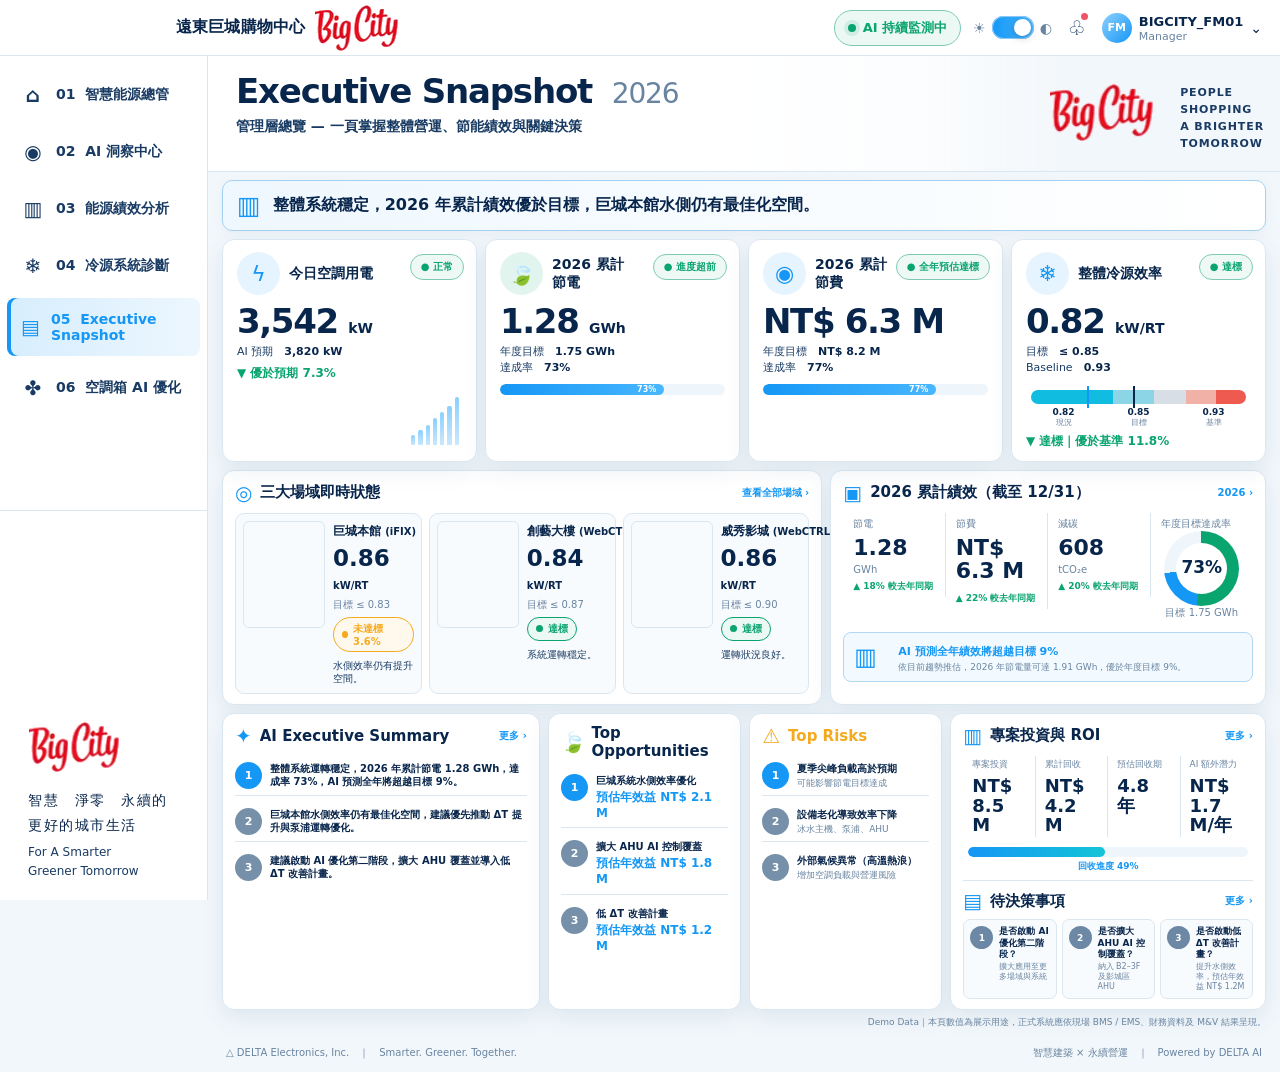
==== executive.html @ f3117a74 "Add direct mobile-friendly Executive Snapshot entry page" ====
<!doctype html>
<html lang="zh-Hant">
<head>
  <meta charset="utf-8">
  <meta name="viewport" content="width=device-width,initial-scale=1,viewport-fit=cover">
  <meta name="theme-color" content="#f4f9fd">
  <meta name="apple-mobile-web-app-capable" content="yes">
  <meta name="apple-mobile-web-app-status-bar-style" content="default">
  <title>Executive Snapshot 2026｜遠東巨城 × 台達能源</title>
  <link rel="stylesheet" href="styles.css">
  <link rel="stylesheet" href="readability.css">
  <link rel="stylesheet" href="ahu.css">
  <link rel="stylesheet" href="chart-qa.css">
  <link rel="stylesheet" href="ui-fixes.css">
  <link rel="stylesheet" href="executive-snapshot.css">
</head>
<body class="theme-light">
  <div class="shell">
    <header class="global-header">
      <div class="brand-snapshot brand-snapshot-top" aria-label="DELTA Energy × 遠東巨城購物中心 Big City"><span class="brand-mall">遠東巨城購物中心</span><span class="bigcity-mark" aria-hidden="true"></span></div>
      <div class="global-actions">
        <span class="status-pill online"><i></i>AI 持續監測中</span>
        <span class="advisory-label">Advisory Mode <b>｜ AI 建議模式</b></span>
        <button id="themeToggle" class="theme-switch" type="button" aria-label="切換深淺色模式"><span class="sun">☀</span><i></i><span class="moon">◐</span></button>
        <button class="icon-btn" type="button" aria-label="通知">♧<span class="notify-dot"></span></button>
        <div class="account"><span class="avatar">FM</span><span><b>BIGCITY_FM01</b><small>Manager</small></span><span class="chev">⌄</span></div>
      </div>
    </header>
    <aside class="sidebar">
      <nav id="mainNav" class="nav-list">
        <button class="nav-item" data-page="home"><span class="nav-ico">⌂</span><span>01&nbsp;&nbsp;智慧能源總管</span></button>
        <button class="nav-item" data-page="insights"><span class="nav-ico">◉</span><span>02&nbsp;&nbsp;AI 洞察中心</span></button>
        <button class="nav-item" data-page="performance"><span class="nav-ico">▥</span><span>03&nbsp;&nbsp;能源績效分析</span></button>
        <button class="nav-item" data-page="plant"><span class="nav-ico">❄</span><span>04&nbsp;&nbsp;冷源系統診斷</span></button>
        <button class="nav-item active" data-page="executive"><span class="nav-ico">▤</span><span>05&nbsp;&nbsp;Executive Snapshot</span></button>
        <button class="nav-item" data-page="ahu-overview"><span class="nav-ico">✤</span><span>06&nbsp;&nbsp;空調箱 AI 優化</span></button>
      </nav>
      <div class="side-visual"><div class="side-photo"></div><div class="side-copy"><span class="bigcity-mark side-bigcity-logo" aria-hidden="true"></span><p>智慧　淨零　永續的<br>更好的城市生活</p><small>For A Smarter<br>Greener Tomorrow</small></div></div>
    </aside>
    <main class="workspace"><div id="pageRoot"></div><footer class="footer"><span>△ DELTA Electronics, Inc.　｜　Smarter. Greener. Together.</span><span>智慧建築 × 永續營運　｜　Powered by DELTA AI</span></footer></main>
  </div>
  <script src="core.js"></script>
  <script>state.page='executive';</script>
  <script src="analytics.js"></script>
  <script src="executive.js"></script>
  <script src="ahu.js"></script>
  <script src="chart-qa.js"></script>
  <script src="ui-fixes.js"></script>
</body>
</html>
---- styles.css ----
:root {
  --bg:#f2f7fb; --surface:#fff; --surface2:#f8fbfe; --surface3:#eef6fc;
  --ink:#08254b; --text:#193b63; --muted:#6984a0; --line:#dbe7f0;
  --blue:#1597f5; --blue2:#49b7ff; --cyan:#14c4d7; --teal:#16b98b;
  --green:#0aa46f; --red:#ef5466; --amber:#f5aa1e; --purple:#6857e8;
  --shadow:0 8px 24px rgba(26,78,120,.09); --radius:14px;
  --brand-top:none; --brand-side:none;
  --side-photo:url("https://www.atanews.net/doc_files/180623000548703.jpg"); --banner:url("https://www.atanews.net/doc_files/180623000548703.jpg");
  --site-main:url("https://www.atanews.net/doc_files/180623000548703.jpg");
  --site-creative:url("https://commons.wikimedia.org/wiki/Special:FilePath/Big%20City%20shopping%20mall%20%E5%89%B5%E8%97%9D%E5%A4%A7%E6%A8%93%202022-08-25.jpg?width=600");
  --site-cinema:url("https://static.wixstatic.com/media/6ce078_03af9db9b8be45f3b68a0ea596e53e36~mv2.jpg/v1/fill/w_980,h_585,al_c,q_85,enc_auto/6ce078_03af9db9b8be45f3b68a0ea596e53e36~mv2.jpg");
}
body.theme-dark {
  --bg:#06131f; --surface:#0b1b2c; --surface2:#10243a; --surface3:#102c45;
  --ink:#eef7ff; --text:#d8e7f6; --muted:#8fa9c0; --line:#24415c;
  --blue:#4faaff; --blue2:#79c7ff; --cyan:#29d3df; --teal:#43d1ad;
  --green:#54df9f; --red:#ff7882; --amber:#f3c45e; --purple:#b09cff;
  --shadow:0 12px 30px rgba(0,0,0,.22);
  --brand-top:none; --brand-side:none;
  --side-photo:url("https://img.kakayang.com/modeist76/1352b97/20562724/1248076147_z.jpg"); --banner:url("https://img.kakayang.com/modeist76/1352b97/20562724/1248076147_z.jpg");
}
*{box-sizing:border-box}
html,body{margin:0;min-height:100%;font-family:Inter,"Noto Sans TC","PingFang TC","Microsoft JhengHei",system-ui,sans-serif;background:var(--bg);color:var(--text)}
button,select,input{font:inherit}
button{cursor:pointer}
.shell{min-height:100vh;display:grid;grid-template-columns:208px 1fr;grid-template-rows:56px auto}
.global-header{grid-column:1/3;position:sticky;top:0;z-index:30;height:56px;background:color-mix(in srgb,var(--surface) 94%,transparent);backdrop-filter:blur(18px);border-bottom:1px solid var(--line);display:flex;align-items:center;justify-content:space-between;padding:0 18px 0 24px}
.brand-snapshot{position:relative;display:flex;align-items:center;min-width:0;background:none!important}
.brand-snapshot-top{width:500px;height:52px;max-width:42vw;padding-left:152px}
.global-actions{display:flex;align-items:center;gap:12px;white-space:nowrap;font-size:12px}
.status-pill{display:inline-flex;align-items:center;gap:7px;padding:7px 12px;border:1px solid color-mix(in srgb,var(--green) 45%,var(--line));border-radius:99px;color:var(--green);background:color-mix(in srgb,var(--green) 8%,var(--surface));font-weight:750}
.status-pill i{width:8px;height:8px;border-radius:50%;background:var(--green);box-shadow:0 0 0 4px color-mix(in srgb,var(--green) 12%,transparent)}
.advisory-label{color:var(--muted)} .advisory-label b{color:var(--text);font-weight:600}
.theme-switch{border:0;background:transparent;display:flex;align-items:center;gap:6px;color:var(--muted);padding:0}
.theme-switch i{display:block;width:42px;height:23px;border-radius:99px;background:linear-gradient(90deg,var(--blue),var(--blue2));position:relative;box-shadow:inset 0 0 0 1px color-mix(in srgb,var(--blue) 50%,#fff)}
.theme-switch i:after{content:"";position:absolute;top:3px;right:3px;width:17px;height:17px;border-radius:50%;background:#fff;box-shadow:0 2px 8px rgba(0,0,0,.22);transition:.2s}
body.theme-dark .theme-switch i:after{right:22px}
.icon-btn{position:relative;border:0;background:transparent;color:var(--text);font-size:20px;padding:4px}
.notify-dot{position:absolute;right:2px;top:1px;width:7px;height:7px;border-radius:50%;background:var(--red)}
.account{display:flex;align-items:center;gap:7px;color:var(--ink)}
.account small{display:block;color:var(--muted);font-size:9px;margin-top:1px}
.avatar{width:30px;height:30px;border-radius:50%;display:grid;place-items:center;background:linear-gradient(135deg,#8dd0ff,var(--blue));color:#fff;font-size:10px;font-weight:900}
.sidebar{grid-column:1;grid-row:2;position:sticky;top:56px;height:calc(100vh - 56px);background:var(--surface);border-right:1px solid var(--line);overflow:hidden;display:flex;flex-direction:column}
.side-brand{padding:10px 14px 8px} .brand-snapshot-side{width:178px;height:76px;background-image:var(--brand-side);background-size:contain;background-position:left center}
.nav-list{display:grid;gap:7px;padding:8px 7px}
.nav-item{border:0;background:transparent;color:var(--text);border-radius:8px;padding:12px 13px;display:flex;align-items:center;gap:11px;text-align:left;font-weight:650;font-size:12px;transition:.15s}
.nav-item:hover{background:var(--surface3)} .nav-item.active{background:linear-gradient(90deg,color-mix(in srgb,var(--blue) 17%,var(--surface)),color-mix(in srgb,var(--blue) 8%,var(--surface)));color:var(--blue);box-shadow:inset 4px 0 0 var(--blue)}
.nav-ico{font-size:19px;width:24px;text-align:center}
.side-visual{margin-top:auto;position:relative;height:390px;overflow:hidden;border-top:1px solid var(--line);background:linear-gradient(180deg,transparent,var(--surface))}
.side-photo{position:absolute;left:0;right:0;top:0;height:285px;background-image:var(--side-photo);background-size:cover;background-position:center top;opacity:.98}
.side-copy{position:absolute;inset:auto 20px 20px 28px;color:var(--ink);text-shadow:0 1px 0 var(--surface)}
.side-copy strong{font-family:"Segoe Script","Brush Script MT",cursive;font-size:28px;color:#ef2e3d;font-style:italic}
.side-copy p{font-size:13px;line-height:1.75;letter-spacing:.11em;margin:8px 0 5px} .side-copy small{font-size:11px;line-height:1.4;color:var(--text)}
.workspace{grid-column:2;grid-row:2;min-width:0;padding:0 14px 10px;max-width:1700px;width:100%;margin:0 auto}
.page-hero{height:125px;margin:0 -14px 10px;padding:22px 28px 12px;position:relative;overflow:hidden;background:linear-gradient(90deg,var(--surface) 0%,var(--surface) 48%,transparent 76%),var(--banner);background-size:auto,570px 125px;background-repeat:no-repeat;background-position:left top,right top;border-bottom:1px solid var(--line)}
.page-hero h1{font-size:31px;line-height:1.08;margin:0 0 8px;color:var(--ink);letter-spacing:-.02em} .page-hero p{margin:0;color:var(--text);font-size:13px;max-width:760px;line-height:1.55}
.page-hero .hero-tagline{position:absolute;right:15px;top:26px;width:110px;text-align:left;color:var(--text);font-size:12px;line-height:1.7;letter-spacing:.08em}
.page-controls{display:flex;align-items:center;gap:12px;flex-wrap:wrap;background:var(--surface);border:1px solid var(--line);border-radius:10px;padding:8px 10px;margin-bottom:9px;box-shadow:var(--shadow)}
.control-group{display:flex;align-items:center;gap:5px;font-size:11px;color:var(--muted)}
.seg{display:flex;gap:3px} .seg button,.control-btn{border:1px solid var(--line);background:var(--surface2);color:var(--text);padding:6px 13px;border-radius:6px;font-size:11px}
.seg button.active,.control-btn.active{background:var(--blue);border-color:var(--blue);color:#fff;box-shadow:0 3px 10px color-mix(in srgb,var(--blue) 25%,transparent)}
.kpi-grid{display:grid;grid-template-columns:repeat(6,minmax(130px,1fr));gap:8px;margin-bottom:9px}
.kpi-card{background:var(--surface);border:1px solid var(--line);border-radius:12px;box-shadow:var(--shadow);padding:12px 13px;min-height:99px;display:grid;grid-template-columns:42px 1fr;gap:10px;align-items:start}
.kpi-icon{width:42px;height:42px;border-radius:50%;display:grid;place-items:center;background:color-mix(in srgb,var(--blue) 12%,var(--surface));color:var(--blue);font-size:22px}
.kpi-icon.green{color:var(--green);background:color-mix(in srgb,var(--green) 12%,var(--surface))} .kpi-icon.teal{color:var(--teal);background:color-mix(in srgb,var(--teal) 12%,var(--surface))}
.kpi-card .label{font-size:12px;color:var(--text);font-weight:700;line-height:1.25} .kpi-value{font-size:25px;font-weight:850;color:var(--ink);line-height:1.1;margin:5px 0 3px;letter-spacing:-.03em} .kpi-value small{font-size:10px;font-weight:600;color:var(--muted)}
.change{font-size:10px;font-weight:750} .good{color:var(--green)} .bad{color:var(--red)} .warn{color:var(--amber)} .blue{color:var(--blue)}
.grid-3{display:grid;grid-template-columns:repeat(3,1fr);gap:9px;margin-bottom:9px} .grid-2{display:grid;grid-template-columns:1.45fr .78fr;gap:9px;margin-bottom:9px} .grid-4{display:grid;grid-template-columns:repeat(4,1fr);gap:8px}
.card{background:var(--surface);border:1px solid var(--line);border-radius:12px;box-shadow:var(--shadow);padding:12px;min-width:0}
.card-head{display:flex;align-items:center;justify-content:space-between;gap:10px;margin-bottom:9px} .card-title{display:flex;align-items:center;gap:8px;color:var(--ink);font-weight:850;font-size:15px} .card-title .spark{color:var(--blue);font-size:19px}
.card-sub{font-size:10px;color:var(--muted);line-height:1.45} .more{color:var(--blue);font-size:10px;font-weight:700}
.site-card{display:grid;grid-template-columns:105px 1fr;gap:11px;padding:10px} .site-photo{width:105px;height:96px;border-radius:7px;background-size:cover;background-position:center;border:1px solid var(--line)} .site-main{background-image:var(--site-main)} .site-creative{background-image:var(--site-creative)} .site-cinema{background-image:var(--site-cinema)}
.site-head{display:flex;justify-content:space-between;gap:6px;align-items:center} .site-head h3{font-size:16px;margin:0;color:var(--ink)} .status-chip{padding:4px 9px;border-radius:99px;font-size:9px;font-weight:800;border:1px solid currentColor;background:color-mix(in srgb,currentColor 7%,var(--surface))}
.site-metrics{display:grid;grid-template-columns:repeat(4,1fr);margin-top:12px} .site-metrics div{padding:0 8px;border-left:1px solid var(--line)} .site-metrics div:first-child{border-left:0;padding-left:0} .site-metrics span{display:block;color:var(--muted);font-size:9px} .site-metrics b{display:block;color:var(--ink);font-size:14px;margin-top:4px}
.ai-chain{display:grid;grid-template-columns:repeat(4,1fr);gap:7px} .ai-step{border:1px solid var(--line);border-radius:9px;padding:11px;min-height:185px;background:var(--surface2)} .ai-step.find{background:color-mix(in srgb,var(--red) 6%,var(--surface));border-color:color-mix(in srgb,var(--red) 28%,var(--line))} .ai-step.rec{background:color-mix(in srgb,var(--green) 6%,var(--surface));border-color:color-mix(in srgb,var(--green) 28%,var(--line))}
.step-head{display:flex;align-items:center;gap:8px;font-size:14px;font-weight:850;color:var(--ink)} .step-num{width:28px;height:28px;border-radius:50%;display:grid;place-items:center;background:var(--blue);color:#fff} .find .step-num{background:var(--red)} .rec .step-num{background:var(--green)} .ai-step ul{padding-left:17px;margin:12px 0 0;color:var(--text);font-size:11px;line-height:1.58} .ai-step p{font-size:11px;line-height:1.55;color:var(--text)}
.watch-list{display:grid;gap:7px} .watch-item{border:1px solid var(--line);border-radius:9px;padding:10px;display:grid;grid-template-columns:34px 1fr;gap:10px;background:var(--surface2)} .watch-ico{width:34px;height:34px;border-radius:50%;display:grid;place-items:center;color:var(--blue);background:color-mix(in srgb,var(--blue) 12%,var(--surface))} .watch-item b{font-size:11px;color:var(--ink)} .watch-item p{font-size:9px;color:var(--muted);margin:4px 0 0;line-height:1.45}
.chart-box{height:210px;position:relative} .chart-box.small{height:170px} .chart-box svg{width:100%;height:100%;overflow:visible} .axis-label{font-size:9px;fill:var(--muted)} .grid-line{stroke:var(--line);stroke-width:1} .chart-line{fill:none;stroke-width:3} .chart-dot{stroke:var(--surface);stroke-width:2}
.table-wrap{overflow:auto;border:1px solid var(--line);border-radius:8px} table{width:100%;border-collapse:collapse;min-width:620px} th,td{padding:8px 9px;border-bottom:1px solid var(--line);border-right:1px solid var(--line);font-size:10px;text-align:center;white-space:nowrap} th{background:var(--surface2);color:var(--muted);font-weight:700} td{color:var(--text)} td:first-child,th:first-child{text-align:left} tr:last-child td{border-bottom:0} th:last-child,td:last-child{border-right:0}
.event-layout{display:grid;grid-template-columns:minmax(390px,.88fr) minmax(560px,1.35fr);gap:9px} .event-list{display:grid;gap:7px;max-height:590px;overflow:auto} .event-row{border:1px solid var(--line);border-radius:9px;padding:9px;background:var(--surface);display:grid;grid-template-columns:70px 1fr auto;gap:10px;align-items:start;transition:.15s} .event-row:hover,.event-row.active{border-color:var(--blue);box-shadow:0 0 0 2px color-mix(in srgb,var(--blue) 10%,transparent)} .event-row time{font-size:9px;color:var(--muted);line-height:1.4} .event-row b{font-size:11px;color:var(--ink)} .event-row p{font-size:9px;color:var(--muted);margin:3px 0 0;line-height:1.35}
.detail-grid{display:grid;grid-template-columns:repeat(3,1fr);gap:7px} .detail-block{border:1px solid var(--line);border-radius:9px;padding:10px;background:var(--surface2);min-height:134px} .detail-block h4{font-size:12px;margin:0 0 8px;color:var(--ink)} .detail-block ul{margin:0;padding-left:17px;font-size:10px;line-height:1.5;color:var(--text)} .detail-block p{font-size:10px;line-height:1.5;color:var(--text);margin:0}
.feedback-actions{display:flex;gap:7px;flex-wrap:wrap;margin-top:8px} .soft-btn{border:1px solid color-mix(in srgb,var(--blue) 45%,var(--line));background:color-mix(in srgb,var(--blue) 6%,var(--surface));color:var(--blue);padding:7px 13px;border-radius:7px;font-size:10px;font-weight:750} .soft-btn.green{border-color:color-mix(in srgb,var(--green) 45%,var(--line));background:color-mix(in srgb,var(--green) 7%,var(--surface));color:var(--green)}
.learn-grid{display:grid;grid-template-columns:repeat(4,1fr);gap:7px} .learn-card{border:1px solid var(--line);border-radius:8px;padding:10px;background:var(--surface2)} .learn-card b{font-size:11px;color:var(--ink)} .learn-card p{font-size:9px;color:var(--muted);line-height:1.45}
.donut-wrap{display:flex;align-items:center;gap:18px} .donut{width:128px;height:128px;border-radius:50%;background:conic-gradient(#249df7 0 42%,#36bfe0 42% 54%,#28b981 54% 74%,#f5a524 74% 90%,#8b6be8 90%);position:relative;flex:0 0 auto} .donut:after{content:"";position:absolute;inset:28px;background:var(--surface);border-radius:50%} .donut-center{position:absolute;inset:0;display:grid;place-items:center;z-index:2;text-align:center;font-size:10px;color:var(--ink);font-weight:850}
.legend{display:grid;gap:5px;font-size:9px;color:var(--text)} .legend span{display:flex;align-items:center;gap:6px} .legend i{width:8px;height:8px;border-radius:50%;display:inline-block}
.scorecard{display:grid;grid-template-columns:96px 1fr;gap:10px;align-items:center} .score-ring{width:84px;height:84px;border-radius:50%;display:grid;place-items:center;background:conic-gradient(var(--teal) 0 82%,var(--surface3) 82%);position:relative} .score-ring:before{content:"";position:absolute;inset:8px;border-radius:50%;background:var(--surface)} .score-ring b{position:relative;font-size:24px;color:var(--ink)} .grade{font-size:28px;font-weight:900;color:var(--green)} .score-meta h3{margin:0;color:var(--ink);font-size:14px} .score-meta p{margin:4px 0 0;color:var(--muted);font-size:9px;line-height:1.45}
.roi-grid{display:grid;grid-template-columns:repeat(3,1fr);gap:8px} .roi-item{border-right:1px solid var(--line)} .roi-item:last-child{border-right:0} .roi-item b{display:block;font-size:19px;color:var(--ink)} .roi-item span{font-size:9px;color:var(--muted)} .progress{height:8px;border-radius:99px;background:var(--surface3);overflow:hidden;margin-top:10px} .progress i{height:100%;display:block;background:linear-gradient(90deg,var(--teal),var(--blue))}
.mini-list{display:grid;gap:6px} .mini-row{display:grid;grid-template-columns:28px 1fr auto;gap:8px;align-items:center;padding:7px 0;border-bottom:1px solid var(--line)} .mini-row:last-child{border-bottom:0} .rank-dot{width:26px;height:26px;border-radius:50%;display:grid;place-items:center;background:color-mix(in srgb,var(--blue) 13%,var(--surface));color:var(--blue);font-weight:850;font-size:11px} .mini-row b{font-size:10px;color:var(--ink)} .mini-row small{display:block;font-size:8px;color:var(--muted);margin-top:2px}
.pill-chip{display:inline-flex;align-items:center;padding:3px 7px;border-radius:99px;font-size:8px;font-weight:800;border:1px solid color-mix(in srgb,currentColor 40%,var(--line));background:color-mix(in srgb,currentColor 7%,var(--surface))}
.demo-note{font-size:8px;color:var(--muted);text-align:right;margin:2px 2px 8px}
.footer{display:flex;justify-content:space-between;gap:10px;color:var(--muted);font-size:8px;padding:7px 4px 2px}
@media(max-width:1280px){.kpi-grid{grid-template-columns:repeat(3,1fr)}.event-layout{grid-template-columns:1fr}.ai-chain,.learn-grid{grid-template-columns:repeat(2,1fr)}.global-actions .advisory-label{display:none}}
@media(max-width:980px){.shell{grid-template-columns:1fr}.global-header{grid-column:1}.sidebar{display:none}.workspace{grid-column:1}.brand-snapshot-top{max-width:55vw}.grid-3,.grid-2{grid-template-columns:1fr}.page-hero .hero-tagline{display:none}}
@media(max-width:680px){.global-header{padding:0 8px}.brand-snapshot-top{width:220px}.account span:nth-child(2),.icon-btn,.status-pill{display:none}.workspace{padding:0 8px}.page-hero{margin:0 -8px 8px;height:110px;padding:18px 14px;background-size:auto,420px 92px}.page-hero h1{font-size:24px}.kpi-grid{grid-template-columns:repeat(2,1fr)}.site-card{grid-template-columns:72px 1fr}.site-photo{width:72px;height:72px}.site-metrics{grid-template-columns:repeat(2,1fr)}.ai-chain,.detail-grid,.learn-grid,.grid-4{grid-template-columns:1fr}.event-row{grid-template-columns:55px 1fr}.event-row>.pill-chip{grid-column:2;justify-self:start}}

.brand-snapshot:before{content:"";position:absolute;left:0;top:50%;transform:translateY(-50%);width:142px;height:43px;background:url("https://www.deltapsu.com/frontend-asset/image/DeltaPSU-Logo.svg") left center/contain no-repeat}
.brand-snapshot:after{content:"×  遠東巨城購物中心   BigCity";font-weight:850;color:var(--ink);font-size:16px;letter-spacing:.01em;white-space:nowrap}
.brand-snapshot-top:after{font-size:17px}
.brand-snapshot-side{width:178px;height:76px;padding-left:0;display:block}
.brand-snapshot-side:before{width:105px;height:31px;top:12px;transform:none}
.brand-snapshot-side:after{position:absolute;left:0;top:45px;content:"遠東巨城購物中心   BigCity";font-size:11px;color:var(--ink)}
body.theme-dark .brand-snapshot:after{color:#eef7ff}
---- readability.css ----
/* Presentation readability layer — optimized for 1440–1920px desktop and meeting-room projection */
html,body{font-size:15px}
.global-actions{font-size:14px}
.status-pill{font-size:13px;padding:8px 13px}
.advisory-label{font-size:13px}
.account b{font-size:13px}.account small{font-size:11px}.avatar{font-size:11px}
.nav-item{font-size:14px;padding:13px 14px;font-weight:700}.nav-ico{font-size:20px}
.side-copy p{font-size:14px}.side-copy small{font-size:12px}
.page-hero h1{font-size:36px}.page-hero p{font-size:15px;line-height:1.6;max-width:820px}.page-hero .hero-tagline{font-size:13px}
.control-group{font-size:13px}.seg button,.control-btn{font-size:13px;padding:7px 14px}
.kpi-card{min-height:112px;padding:14px 14px;grid-template-columns:46px 1fr;gap:11px}.kpi-icon{width:46px;height:46px;font-size:24px}
.kpi-card .label{font-size:14px;line-height:1.3}.kpi-value{font-size:31px;margin:6px 0 4px}.kpi-value small{font-size:12px}.change{font-size:12px}
.card{padding:14px}.card-title{font-size:17px}.card-title .spark{font-size:21px}.card-sub{font-size:12px}.more{font-size:12px}
.site-head h3{font-size:18px}.status-chip{font-size:11px;padding:5px 10px}.site-metrics span{font-size:11px}.site-metrics b{font-size:16px}.site-metrics b small{font-size:11px}
.step-head{font-size:16px}.step-num{width:30px;height:30px}.ai-step ul,.ai-step p{font-size:13px;line-height:1.65}.ai-step{min-height:200px;padding:13px}
.watch-item b{font-size:13px}.watch-item p{font-size:11px;line-height:1.55}.watch-ico{width:36px;height:36px;font-size:16px}
.axis-label{font-size:11px}.chart-box.small{height:190px}.chart-box{height:230px}
th,td{font-size:12px;padding:9px 10px;line-height:1.45}.table-wrap table{min-width:720px}
.event-row{grid-template-columns:82px 1fr auto;padding:11px}.event-row time{font-size:11px}.event-row b{font-size:13px}.event-row p{font-size:11px;line-height:1.5}
.detail-block h4{font-size:14px}.detail-block ul,.detail-block p{font-size:12px;line-height:1.6}.detail-block{padding:12px;min-height:150px}
.soft-btn{font-size:12px;padding:8px 14px}.learn-card b{font-size:13px}.learn-card p{font-size:11px;line-height:1.55}
.donut-center{font-size:12px}.legend{font-size:11px;gap:7px}.legend i{width:10px;height:10px}
.score-ring b{font-size:27px}.grade{font-size:31px}.score-meta h3{font-size:16px}.score-meta p{font-size:11px}
.roi-item b{font-size:22px}.roi-item span{font-size:11px}
.mini-row{grid-template-columns:30px 1fr auto;gap:10px;padding:9px 0}.rank-dot{width:29px;height:29px;font-size:12px}.mini-row b{font-size:12px}.mini-row small{font-size:10px;line-height:1.45;margin-top:3px}
.pill-chip{font-size:10px;padding:4px 8px}.demo-note{font-size:10px}.footer{font-size:10px;padding-top:9px}
.brand-snapshot:after{font-size:18px}.brand-snapshot-top:after{font-size:19px}.brand-snapshot-side:after{font-size:12px}
@media(min-width:1600px){
  .page-hero h1{font-size:39px}.page-hero p{font-size:16px}
  .kpi-card .label{font-size:15px}.kpi-value{font-size:33px}
  .card-title{font-size:18px}.site-head h3{font-size:19px}
  .ai-step ul,.ai-step p{font-size:14px}.watch-item b{font-size:14px}.watch-item p{font-size:12px}
  th,td{font-size:13px}.event-row b{font-size:14px}.event-row p{font-size:12px}
  .detail-block ul,.detail-block p{font-size:13px}.mini-row b{font-size:13px}.mini-row small{font-size:11px}
}
@media(max-width:1280px){
  .kpi-card .label{font-size:13px}.kpi-value{font-size:28px}.card-title{font-size:16px}
  .ai-step ul,.ai-step p{font-size:12px}th,td{font-size:11px}
}
@media(max-width:680px){
  html,body{font-size:14px}.page-hero h1{font-size:27px}.page-hero p{font-size:13px}
  .kpi-card .label{font-size:13px}.kpi-value{font-size:27px}.card-title{font-size:16px}
  .event-row b{font-size:12px}.event-row p{font-size:10px}
}
---- ahu.css ----
:root {
  --bigcity-gen-logo:url("[data-uri]");
}

/* Generated BigCity wordmark — lifted from the approved AI visual reference */
.brand-snapshot:after{content:none!important}
.brand-snapshot-top,.brand-snapshot-side{gap:10px}
.brand-mall{font-weight:850;color:var(--ink);white-space:nowrap;letter-spacing:.01em}
.bigcity-mark{display:inline-block;width:84px;height:46px;background:var(--bigcity-gen-logo) center/contain no-repeat;flex:0 0 auto}
.brand-snapshot-top .brand-mall{font-size:16px;margin-left:0}
.brand-snapshot-side{padding-left:0!important;padding-top:44px!important;display:flex!important;align-items:center!important;width:182px!important}
.brand-snapshot-side:before{top:8px!important}
.brand-snapshot-side .brand-mall{font-size:10px;line-height:1.2}
.brand-snapshot-side .bigcity-mark{width:58px;height:32px}
.side-copy .side-bigcity-logo{width:92px;height:50px;margin-bottom:4px}
.page-hero:after{content:"";position:absolute;right:120px;top:17px;width:92px;height:52px;background:var(--bigcity-gen-logo) center/contain no-repeat;z-index:2}
body.theme-dark .brand-mall{color:#eef7ff}

.ahu-subtabs{display:flex;gap:7px;align-items:center;flex-wrap:wrap;margin:0 0 10px;background:var(--surface);border:1px solid var(--line);border-radius:11px;padding:7px;box-shadow:var(--shadow)}
.ahu-tab{border:1px solid var(--line);background:var(--surface2);color:var(--text);border-radius:8px;padding:9px 14px;font-size:13px;font-weight:800}
.ahu-tab.active{background:var(--blue);border-color:var(--blue);color:#fff;box-shadow:0 4px 12px color-mix(in srgb,var(--blue) 25%,transparent)}
.ahu-year{margin-left:auto;display:flex;align-items:center;gap:8px;font-weight:850;color:var(--ink);padding:7px 12px;border:1px solid var(--line);border-radius:8px;background:var(--surface2)}
.ahu-page-note{font-size:11px;color:var(--muted);text-align:right;margin:-2px 2px 8px}
.ahu-controls{display:flex;align-items:center;gap:10px;flex-wrap:wrap;background:var(--surface);border:1px solid var(--line);border-radius:10px;padding:8px 10px;margin-bottom:9px;box-shadow:var(--shadow)}
.ahu-controls label{display:flex;align-items:center;gap:6px;color:var(--muted);font-size:12px;font-weight:700}
.ahu-controls select{border:1px solid var(--line);background:var(--surface2);color:var(--ink);padding:8px 11px;border-radius:7px;font-weight:750}
.ahu-controls .seg button{font-size:12px;padding:7px 12px}
.ahu-kpi-grid{display:grid;grid-template-columns:repeat(6,minmax(145px,1fr));gap:9px;margin-bottom:9px}
.ahu-kpi-grid .kpi-card{min-height:112px}
.ahu-kpi-grid .kpi-value{font-size:31px}
.ahu-big-grid{display:grid;grid-template-columns:1.35fr .9fr;gap:9px;margin-bottom:9px}
.ahu-three-grid{display:grid;grid-template-columns:repeat(3,1fr);gap:9px;margin-bottom:9px}
.ahu-two-grid{display:grid;grid-template-columns:1fr 1fr;gap:9px;margin-bottom:9px}
.ahu-panel-title{font-size:18px!important}
.ahu-card-pad{padding:14px}
.ahu-chart-lg{height:300px}
.ahu-chart-md{height:225px}
.ahu-chart-sm{height:185px}
.ahu-chart-lg svg,.ahu-chart-md svg,.ahu-chart-sm svg{width:100%;height:100%;overflow:visible}
.ahu-summary-list{display:grid;gap:8px}
.ahu-summary-item{display:grid;grid-template-columns:34px 1fr;gap:9px;padding:10px;border:1px solid var(--line);border-radius:9px;background:var(--surface2)}
.ahu-summary-item strong{color:var(--ink);font-size:13px}
.ahu-summary-item p{margin:3px 0 0;color:var(--muted);font-size:12px;line-height:1.5}
.ahu-num{width:30px;height:30px;border-radius:50%;display:grid;place-items:center;background:var(--blue);color:#fff;font-weight:900}
.ahu-num.green{background:var(--green)} .ahu-num.warn{background:var(--amber)} .ahu-num.bad{background:var(--red)}
.ahu-stat-row{display:grid;grid-template-columns:repeat(4,1fr);gap:8px}
.ahu-stat{border:1px solid var(--line);border-radius:9px;padding:10px;background:var(--surface2)}
.ahu-stat span{display:block;color:var(--muted);font-size:11px} .ahu-stat b{display:block;color:var(--ink);font-size:22px;margin-top:4px}
.ahu-waterfall svg{width:100%;height:290px}
.ahu-timeline{display:grid;gap:0}
.ahu-timeline-item{display:grid;grid-template-columns:90px 28px 1fr;gap:8px;min-height:72px}
.ahu-timeline-time{font-size:11px;color:var(--muted);padding-top:5px}
.ahu-timeline-node{position:relative}
.ahu-timeline-node:before{content:"";position:absolute;left:13px;top:0;bottom:-1px;width:2px;background:var(--line)}
.ahu-timeline-node i{position:relative;z-index:2;width:28px;height:28px;border-radius:50%;display:grid;place-items:center;background:var(--blue);color:#fff;font-style:normal;font-weight:900}
.ahu-timeline-item:last-child .ahu-timeline-node:before{bottom:44px}
.ahu-timeline-copy{padding:3px 0 12px;border-bottom:1px solid var(--line)}
.ahu-timeline-copy b{font-size:13px;color:var(--ink)} .ahu-timeline-copy p{font-size:11px;color:var(--muted);line-height:1.45;margin:4px 0 0}
.ahu-guardrail{display:grid;grid-template-columns:repeat(4,1fr);gap:7px}
.ahu-guard{border:1px solid color-mix(in srgb,var(--green) 30%,var(--line));border-radius:9px;padding:10px;background:color-mix(in srgb,var(--green) 6%,var(--surface));text-align:center}
.ahu-guard span{display:block;color:var(--muted);font-size:10px} .ahu-guard b{font-size:20px;color:var(--ink);display:block;margin:4px 0} .ahu-guard small{font-size:10px;color:var(--green);font-weight:800}
.ahu-verified{border-color:color-mix(in srgb,var(--green) 42%,var(--line))!important;background:color-mix(in srgb,var(--green) 5%,var(--surface))!important}
.ahu-shadow{border-color:color-mix(in srgb,var(--amber) 40%,var(--line))!important;background:color-mix(in srgb,var(--amber) 5%,var(--surface))!important}
.ahu-compare{display:grid;grid-template-columns:1fr 1fr;gap:9px}
.ahu-compare-box{padding:14px;border:1px solid var(--line);border-radius:10px;background:var(--surface2)}
.ahu-compare-box b{font-size:29px;color:var(--ink)} .ahu-compare-box span{display:block;font-size:11px;color:var(--muted);margin-top:4px}
.ahu-ranking td:last-child{font-weight:900}
.ahu-statusbar{display:flex;align-items:center;gap:8px;flex-wrap:wrap;margin-top:9px}
.ahu-dot{width:9px;height:9px;border-radius:50%;display:inline-block;background:currentColor}
.ahu-disclaimer{border:1px solid color-mix(in srgb,var(--purple) 36%,var(--line));background:color-mix(in srgb,var(--purple) 7%,var(--surface));border-radius:9px;padding:10px 12px;color:var(--text);font-size:11px;line-height:1.5}
.ahu-health-table table{min-width:760px}
.ahu-health-table th,.ahu-health-table td{font-size:12px!important;padding:9px 10px!important}
.ahu-afdd-row{display:grid;grid-template-columns:105px 95px 1fr 70px 80px;gap:7px;align-items:center;padding:9px 0;border-bottom:1px solid var(--line);font-size:12px}
.ahu-afdd-row:last-child{border-bottom:0}
.ahu-afdd-head{font-weight:800;color:var(--muted)}
.shadow-mode-banner{display:flex;align-items:center;justify-content:space-between;gap:10px;padding:10px 12px;border:1px solid color-mix(in srgb,var(--green) 42%,var(--line));border-radius:10px;background:color-mix(in srgb,var(--green) 7%,var(--surface));margin-bottom:9px}
.shadow-mode-banner b{font-size:14px;color:var(--green)} .shadow-mode-banner span{font-size:12px;color:var(--text)}
.ahu-fleet-bar{height:16px;border-radius:99px;overflow:hidden;display:flex;background:var(--surface3);margin-top:12px}
.ahu-fleet-bar i{display:block;height:100%}
.ahu-fleet-bar .good{width:83%;background:var(--green)} .ahu-fleet-bar .blue{width:10%;background:var(--blue)} .ahu-fleet-bar .warn{width:7%;background:var(--amber)}
.ahu-donut{width:160px;height:160px;border-radius:50%;background:conic-gradient(var(--blue) 0 52%,var(--green) 52% 84%,var(--purple) 84% 95%,var(--amber) 95%);position:relative}
.ahu-donut:after{content:"";position:absolute;inset:34px;border-radius:50%;background:var(--surface)}
.ahu-donut-center{position:absolute;inset:0;z-index:2;display:grid;place-items:center;text-align:center;color:var(--ink);font-size:18px;font-weight:900;line-height:1.2}
.ahu-donut-center small{font-size:10px;color:var(--muted);font-weight:700}
.ahu-donut-wrap{display:flex;gap:20px;align-items:center}
.ahu-legend{display:grid;gap:8px;font-size:12px} .ahu-legend span{display:flex;align-items:center;gap:8px} .ahu-legend i{width:10px;height:10px;border-radius:50%;display:inline-block}

@media(max-width:1280px){
  .ahu-kpi-grid{grid-template-columns:repeat(3,1fr)}
  .ahu-big-grid,.ahu-three-grid{grid-template-columns:1fr}
  .ahu-two-grid{grid-template-columns:1fr}
}
@media(max-width:760px){
  .ahu-kpi-grid{grid-template-columns:repeat(2,1fr)}
  .ahu-guardrail,.ahu-stat-row{grid-template-columns:repeat(2,1fr)}
  .ahu-tab{font-size:11px;padding:7px 9px}
  .ahu-year{margin-left:0}
  .page-hero:after{display:none}
}
---- chart-qa.css ----
/* Chart QA layer: presentation-safe values, explicit units and legends */
.ahu-kpi-grid .kpi-card{display:grid!important;grid-template-columns:48px minmax(0,1fr);align-items:start;column-gap:10px;padding:13px 12px!important;overflow:hidden}
.ahu-kpi-grid .kpi-card>div:last-child{min-width:0;width:100%;overflow:hidden}
.ahu-kpi-grid .kpi-icon{width:46px!important;height:46px!important;min-width:46px!important}
.ahu-kpi-grid .kpi-value{font-size:clamp(23px,1.55vw,29px)!important;line-height:1.04!important;letter-spacing:-.035em!important;white-space:nowrap!important;max-width:100%;overflow:hidden;text-overflow:clip}
.ahu-kpi-grid .kpi-value small{display:block!important;font-size:11px!important;line-height:1.2!important;letter-spacing:0!important;margin-top:8px!important;white-space:normal!important;color:var(--muted)}
.ahu-kpi-grid .change{font-size:11px!important;line-height:1.25;margin-top:7px!important;white-space:normal!important}

.qa-chart-meta{display:flex;align-items:center;justify-content:space-between;gap:10px;flex-wrap:wrap;margin:2px 0 7px;padding:6px 9px;border:1px solid var(--line);border-radius:7px;background:color-mix(in srgb,var(--surface2) 82%,transparent)}
.qa-axis-info{display:flex;align-items:center;gap:6px;flex-wrap:wrap;color:var(--text);font-size:11px;font-weight:750}
.qa-unit-badge{display:inline-flex;align-items:center;gap:4px;border:1px solid color-mix(in srgb,var(--blue) 34%,var(--line));background:color-mix(in srgb,var(--blue) 7%,var(--surface));color:var(--blue);border-radius:6px;padding:4px 7px;font-weight:850;white-space:nowrap}
.qa-x-label{color:var(--muted);font-weight:700}
.qa-legend{display:flex;align-items:center;gap:10px;flex-wrap:wrap;font-size:11px;color:var(--text);font-weight:700}
.qa-legend-item{display:inline-flex;align-items:center;gap:5px;white-space:nowrap}
.qa-legend-line{display:inline-block;width:18px;height:0;border-top:3px solid var(--qa-color,#1597f5);border-radius:3px}
.qa-legend-line.dashed{border-top-style:dashed}
.qa-legend-box{display:inline-block;width:11px;height:11px;border-radius:2px;background:var(--qa-color,#1597f5)}
.qa-note{font-size:10px;color:var(--muted);font-weight:650}
.chart-box .axis-label,.ahu-chart-lg .axis-label,.ahu-chart-md .axis-label,.ahu-chart-sm .axis-label{font-size:11.5px!important}

.qa-split-charts{display:grid;grid-template-columns:1fr 1fr;gap:10px;margin-top:2px}
.qa-subchart{border:1px solid var(--line);border-radius:9px;background:var(--surface2);padding:9px;min-width:0}
.qa-subtitle{font-size:13px;font-weight:850;color:var(--ink);margin-bottom:5px}
.qa-subchart .qa-chart-meta{margin-bottom:5px;background:var(--surface);padding:5px 7px}
.qa-subchart .chart-box{height:190px!important}
.qa-subchart svg{width:100%;height:100%}

/* Better table unit clarity */
.ahu-ranking th:last-child:after{content:' (%)';font-weight:650;color:var(--muted)}

@media(max-width:1280px){.ahu-kpi-grid .kpi-value{font-size:27px!important}.qa-split-charts{grid-template-columns:1fr}}
@media(max-width:760px){.ahu-kpi-grid .kpi-card{grid-template-columns:42px minmax(0,1fr)}.ahu-kpi-grid .kpi-value{font-size:24px!important}.qa-chart-meta{align-items:flex-start}.qa-legend{gap:7px}}
---- ui-fixes.css ----
/* UI corrections requested from annotated homepage review */
.side-brand{display:none!important}
.sidebar .nav-list{padding-top:14px}
@media (min-width:701px){
  .sidebar{padding-top:0}
}
---- executive-snapshot.css ----
/* Executive Snapshot 2026 — desktop visual spec + mobile-first executive view */
.exec-snapshot{padding-bottom:8px;color:var(--text)}
.exec-snapshot *{min-width:0}
.exec-hero{height:116px;margin:0 -14px 8px;position:relative;overflow:hidden;border-bottom:1px solid var(--line);background:linear-gradient(90deg,var(--surface) 0%,var(--surface) 46%,color-mix(in srgb,var(--surface) 72%,transparent) 66%,transparent 82%),var(--banner);background-size:auto,610px 118px;background-repeat:no-repeat;background-position:left top,right top;padding:18px 28px}
.exec-hero h1{font-size:34px;line-height:1;margin:0;color:var(--ink);letter-spacing:-.035em;font-weight:900}.exec-hero h1 span{font-size:28px;color:var(--muted);font-weight:500;margin-left:9px}.exec-hero p{font-size:14px;margin:10px 0 0;color:var(--text);font-weight:600}.exec-hero-logo{position:absolute;right:126px;top:28px;width:104px;height:57px;background:var(--bigcity-gen-logo) center/contain no-repeat}.exec-hero-tagline{position:absolute;right:16px;top:28px;color:var(--text);font-size:11px;line-height:1.55;letter-spacing:.08em;font-weight:700}
.exec-summary-strip{display:flex;align-items:center;gap:12px;background:linear-gradient(90deg,color-mix(in srgb,var(--blue) 7%,var(--surface)),var(--surface));border:1px solid color-mix(in srgb,var(--blue) 28%,var(--line));border-radius:10px;padding:10px 14px;margin-bottom:8px;color:var(--ink);font-size:16px;font-weight:850;box-shadow:0 3px 12px rgba(20,91,145,.05)}.exec-summary-strip .ico{font-size:25px;color:var(--blue)}
.exec-kpi-grid{display:grid;grid-template-columns:repeat(4,1fr);gap:8px;margin-bottom:8px}.exec-kpi{position:relative;background:var(--surface);border:1px solid var(--line);border-radius:12px;box-shadow:var(--shadow);padding:12px 14px 11px;min-height:142px;overflow:hidden}.exec-kpi-head{display:flex;align-items:center;gap:9px;padding-right:88px}.exec-kpi-icon{width:43px;height:43px;border-radius:50%;display:grid;place-items:center;font-size:22px;color:var(--blue);background:color-mix(in srgb,var(--blue) 11%,var(--surface));flex:0 0 auto}.exec-kpi-icon.green{color:var(--green);background:color-mix(in srgb,var(--green) 12%,var(--surface))}.exec-kpi-title{font-size:14px;font-weight:850;color:var(--ink);line-height:1.25}.exec-kpi-status{position:absolute;right:12px;top:14px;padding:5px 10px;border-radius:99px;border:1px solid color-mix(in srgb,var(--green) 45%,var(--line));background:color-mix(in srgb,var(--green) 7%,var(--surface));color:var(--green);font-size:10px;font-weight:850;white-space:nowrap}.exec-kpi-value{font-size:34px;line-height:1;color:var(--ink);font-weight:900;letter-spacing:-.04em;margin:9px 0 6px;white-space:nowrap}.exec-kpi-value small{font-size:14px;font-weight:800;letter-spacing:0}.exec-kpi-meta{font-size:11px;color:var(--text);line-height:1.45}.exec-kpi-meta b{color:var(--ink)}.exec-kpi-good{font-size:12px;color:var(--green);font-weight:850;margin-top:5px}.exec-kpi-spark{position:absolute;right:17px;bottom:16px;width:48px;height:48px;display:flex;align-items:flex-end;gap:3px;opacity:.65}.exec-kpi-spark i{flex:1;background:linear-gradient(180deg,var(--blue2),color-mix(in srgb,var(--blue) 35%,transparent));border-radius:2px 2px 0 0}.exec-progress{height:11px;border-radius:99px;background:var(--surface3);overflow:hidden;margin-top:8px}.exec-progress i{display:flex;height:100%;align-items:center;justify-content:flex-end;padding-right:8px;background:linear-gradient(90deg,var(--blue),var(--blue2));border-radius:inherit;color:#fff;font-size:8px;font-style:normal;font-weight:850}.exec-gauge{height:14px;border-radius:99px;background:linear-gradient(90deg,#10bde0 0 38%,#8bd5e7 38% 57%,#d8dee6 57% 72%,#f2b1a7 72% 86%,#ef5a50 86%);position:relative;margin:14px 5px 3px}.exec-gauge:before{content:"";position:absolute;left:26%;top:-4px;width:2px;height:22px;background:var(--blue);box-shadow:46px 0 0 var(--ink)}.exec-gauge-labels{display:grid;grid-template-columns:repeat(3,1fr);font-size:8px;color:var(--muted);text-align:center}.exec-gauge-labels b{display:block;color:var(--ink);font-size:9px}
.exec-mid-grid{display:grid;grid-template-columns:1.35fr .98fr;gap:8px;margin-bottom:8px}.exec-card{background:var(--surface);border:1px solid var(--line);border-radius:12px;box-shadow:var(--shadow);padding:10px 12px}.exec-card-head{display:flex;align-items:center;justify-content:space-between;gap:10px;margin-bottom:8px}.exec-card-title{display:flex;align-items:center;gap:8px;font-size:15px;color:var(--ink);font-weight:900}.exec-card-title .ico{color:var(--blue);font-size:20px}.exec-more{font-size:10px;color:var(--blue);font-weight:800}.exec-sites{display:grid;grid-template-columns:repeat(3,1fr);gap:7px}.exec-site{display:grid;grid-template-columns:82px 1fr;gap:8px;border:1px solid var(--line);border-radius:9px;background:var(--surface2);padding:7px}.exec-site-photo{height:107px;border-radius:6px;background-size:cover;background-position:center;border:1px solid var(--line)}.exec-site h3{font-size:12px;margin:2px 0 7px;color:var(--ink);white-space:nowrap}.exec-site-value{font-size:23px;line-height:1;font-weight:900;color:var(--ink)}.exec-site-value small{font-size:10px}.exec-site-target{font-size:10px;color:var(--muted);margin-top:5px}.exec-site-note{font-size:10px;color:var(--text);margin-top:7px;line-height:1.35}.exec-status{display:inline-flex;align-items:center;gap:5px;border-radius:99px;padding:4px 8px;font-size:10px;font-weight:850;margin-top:5px;border:1px solid currentColor}.exec-status.good{background:color-mix(in srgb,var(--green) 8%,var(--surface))}.exec-status.warn{background:color-mix(in srgb,var(--amber) 8%,var(--surface))}.exec-status i{width:7px;height:7px;border-radius:50%;background:currentColor}
.exec-ytd{display:grid;grid-template-columns:repeat(4,1fr);gap:0;align-items:start}.exec-ytd-item{padding:4px 10px;border-right:1px solid var(--line)}.exec-ytd-item:last-child{border-right:0}.exec-ytd-item span{display:block;color:var(--muted);font-size:10px}.exec-ytd-item b{display:block;color:var(--ink);font-size:22px;line-height:1.05;margin:5px 0}.exec-ytd-item small{font-size:9px;color:var(--green);font-weight:850}.exec-ytd-ring{width:75px;height:75px;margin:auto;border-radius:50%;background:conic-gradient(var(--green) 0 52%,var(--blue) 52% 73%,var(--surface3) 73%);display:grid;place-items:center;position:relative}.exec-ytd-ring:after{content:"";position:absolute;inset:12px;background:var(--surface);border-radius:50%}.exec-ytd-ring b{position:relative;z-index:2;font-size:17px}.exec-ai-forecast{margin-top:8px;border:1px solid color-mix(in srgb,var(--blue) 20%,var(--line));background:color-mix(in srgb,var(--blue) 5%,var(--surface));border-radius:8px;padding:8px 10px;display:grid;grid-template-columns:36px 1fr;gap:8px;align-items:center}.exec-ai-forecast .ico{color:var(--blue);font-size:24px}.exec-ai-forecast b{color:var(--blue);font-size:11px}.exec-ai-forecast p{margin:2px 0 0;color:var(--muted);font-size:9px;line-height:1.35}
.exec-bottom-grid{display:grid;grid-template-columns:1.35fr .82fr .82fr 1.34fr;gap:8px}.exec-list{display:grid;gap:6px}.exec-list-row{display:grid;grid-template-columns:27px 1fr;gap:8px;align-items:start;padding:6px 0;border-bottom:1px solid var(--line)}.exec-list-row:last-child{border-bottom:0}.exec-rank{width:27px;height:27px;border-radius:50%;display:grid;place-items:center;background:#7690aa;color:#fff;font-size:11px;font-weight:900}.exec-list-row:first-child .exec-rank{background:var(--blue)}.exec-list-row b{display:block;color:var(--ink);font-size:10px;line-height:1.3}.exec-list-row small{display:block;color:var(--muted);font-size:9px;line-height:1.35;margin-top:2px}.exec-benefit{color:var(--blue)!important;font-size:12px!important;font-weight:900}.exec-risk-title{color:var(--amber)!important}.exec-roi-grid{display:grid;grid-template-columns:repeat(4,1fr);gap:0}.exec-roi-item{padding:2px 9px;border-right:1px solid var(--line)}.exec-roi-item:last-child{border-right:0}.exec-roi-item span{font-size:9px;color:var(--muted);display:block}.exec-roi-item b{display:block;color:var(--ink);font-size:18px;line-height:1.1;margin-top:5px}.exec-roi-progress{height:10px;border-radius:99px;background:var(--surface3);margin:10px 5px 3px;overflow:hidden}.exec-roi-progress i{height:100%;width:49%;display:block;background:linear-gradient(90deg,var(--blue),var(--cyan));border-radius:inherit;position:relative}.exec-roi-caption{text-align:center;color:var(--blue);font-size:9px;font-weight:850}.exec-decision-card{margin-top:7px;padding-top:8px;border-top:1px solid var(--line)}.exec-decisions{display:grid;grid-template-columns:repeat(3,1fr);gap:5px}.exec-decision{display:grid;grid-template-columns:23px 1fr;gap:6px;align-items:start;border:1px solid var(--line);background:var(--surface2);border-radius:7px;padding:6px}.exec-decision .n{width:23px;height:23px;border-radius:50%;display:grid;place-items:center;background:#6c88a4;color:#fff;font-size:9px;font-weight:900}.exec-decision b{display:block;color:var(--ink);font-size:9px;line-height:1.25}.exec-decision small{display:block;color:var(--muted);font-size:8px;line-height:1.25;margin-top:2px}.exec-demo-note{font-size:9px;color:var(--muted);text-align:right;margin-top:6px}
body.theme-dark .exec-hero{background:linear-gradient(90deg,var(--surface) 0%,var(--surface) 46%,color-mix(in srgb,var(--surface) 75%,transparent) 67%,transparent 84%),var(--banner);background-size:auto,610px 118px;background-repeat:no-repeat;background-position:left top,right top}
body.theme-dark .exec-kpi-status{background:color-mix(in srgb,var(--green) 12%,var(--surface))}

@media(max-width:1200px){.exec-kpi-grid{grid-template-columns:repeat(2,1fr)}.exec-mid-grid{grid-template-columns:1fr}.exec-bottom-grid{grid-template-columns:repeat(2,1fr)}.exec-hero-logo{right:100px}.exec-sites{grid-template-columns:repeat(3,1fr)}}
@media(max-width:760px){
 body.exec-mode .shell{display:block}.exec-mode .global-header{position:sticky;display:flex;height:60px;padding:0 10px;overflow:hidden}.exec-mode .brand-snapshot-top{width:58%;max-width:none;padding-left:0}.exec-mode .brand-snapshot-top:before{display:none}.exec-mode .brand-snapshot-top .brand-mall{font-size:11px}.exec-mode .brand-snapshot-top .bigcity-mark{width:54px;height:30px}.exec-mode .global-actions{gap:6px}.exec-mode .advisory-label,.exec-mode .icon-btn,.exec-mode .account{display:none}.exec-mode .status-pill{font-size:9px;padding:6px 8px}.exec-mode .theme-switch{transform:scale(.85)}.exec-mode .sidebar{display:none}.exec-mode .workspace{display:block;width:100%;padding:0 8px 10px;max-width:none}.exec-mode .footer{font-size:8px;gap:8px;flex-wrap:wrap}
 .exec-hero{height:146px;margin:0 -8px 8px;padding:16px 14px;background:linear-gradient(90deg,var(--surface) 0%,var(--surface) 46%,color-mix(in srgb,var(--surface) 55%,transparent) 72%,transparent),var(--banner);background-size:auto,310px 146px;background-position:left top,right top}.exec-hero h1{font-size:30px;max-width:70%}.exec-hero h1 span{display:block;font-size:18px;margin:5px 0 0}.exec-hero p{font-size:11px;max-width:60%;line-height:1.45}.exec-hero-logo{right:58px;top:65px;width:70px;height:40px}.exec-hero-tagline{right:7px;top:57px;font-size:7px;line-height:1.45}.exec-summary-strip{font-size:12px;padding:9px 10px;line-height:1.4}.exec-summary-strip .ico{font-size:20px}
 .exec-kpi-grid{grid-template-columns:repeat(2,1fr);gap:7px}.exec-kpi{min-height:145px;padding:10px}.exec-kpi-head{padding-right:0;display:block}.exec-kpi-icon{width:38px;height:38px;font-size:19px}.exec-kpi-title{font-size:12px;margin-top:6px}.exec-kpi-status{position:absolute;right:8px;top:8px;font-size:8px;padding:4px 6px}.exec-kpi-value{font-size:31px;white-space:normal;margin-top:8px}.exec-kpi-value small{font-size:12px}.exec-kpi-meta{font-size:9px}.exec-kpi-good{font-size:10px}.exec-kpi-spark{display:none}.exec-progress{height:9px}.exec-gauge{margin-top:10px}.exec-gauge-labels{font-size:7px}
 .exec-mid-grid{grid-template-columns:1fr}.exec-sites{grid-template-columns:1fr}.exec-site{grid-template-columns:92px 1fr}.exec-site-photo{height:94px}.exec-site h3{font-size:13px}.exec-site-value{font-size:25px}.exec-ytd{grid-template-columns:repeat(2,1fr);row-gap:8px}.exec-ytd-item:nth-child(2){border-right:0}.exec-ytd-item:nth-child(3),.exec-ytd-item:nth-child(4){padding-top:8px;border-top:1px solid var(--line)}.exec-bottom-grid{grid-template-columns:1fr}.exec-card{padding:10px}.exec-card-title{font-size:14px}.exec-list-row b{font-size:11px}.exec-list-row small{font-size:9px}.exec-roi-grid{grid-template-columns:repeat(2,1fr);row-gap:8px}.exec-roi-item:nth-child(2){border-right:0}.exec-roi-item:nth-child(3),.exec-roi-item:nth-child(4){padding-top:8px;border-top:1px solid var(--line)}.exec-decisions{grid-template-columns:1fr}.exec-decision b{font-size:10px}.exec-decision small{font-size:9px}.exec-demo-note{text-align:left}
}
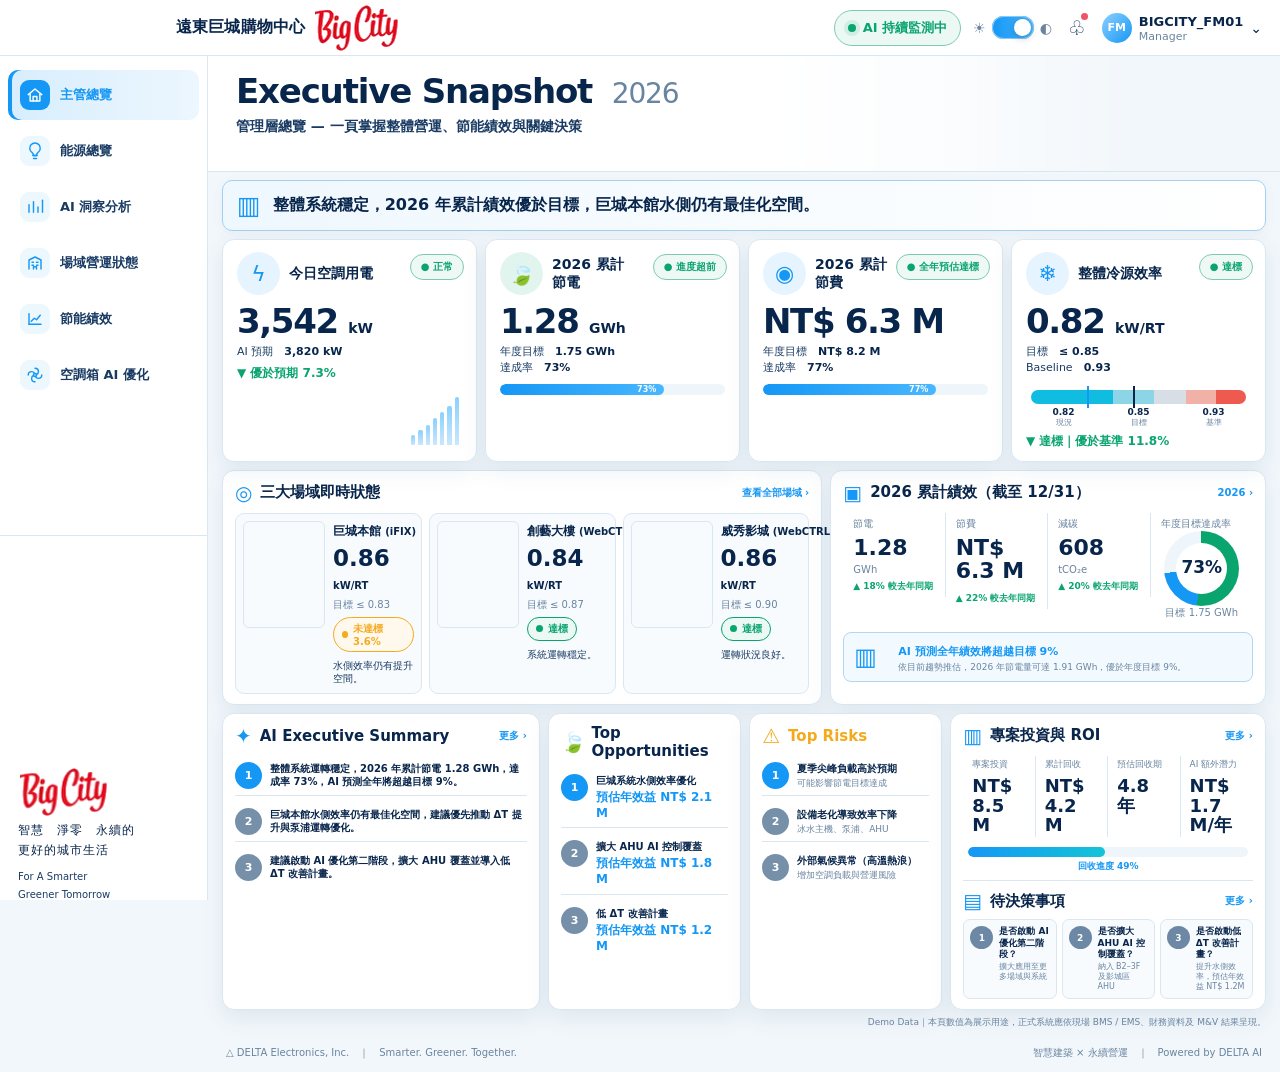
==== commit 398cb1c6: "Update executive direct page navigation and formal layout" ====
--- a/executive.html
+++ b/executive.html
@@ -13,6 +13,7 @@
   <link rel="stylesheet" href="chart-qa.css">
   <link rel="stylesheet" href="ui-fixes.css">
   <link rel="stylesheet" href="executive-snapshot.css">
+  <link rel="stylesheet" href="formal-nav.css">
 </head>
 <body class="theme-light">
   <div class="shell">
@@ -28,12 +29,12 @@
     </header>
     <aside class="sidebar">
       <nav id="mainNav" class="nav-list">
-        <button class="nav-item" data-page="home"><span class="nav-ico">⌂</span><span>01&nbsp;&nbsp;智慧能源總管</span></button>
-        <button class="nav-item" data-page="insights"><span class="nav-ico">◉</span><span>02&nbsp;&nbsp;AI 洞察中心</span></button>
-        <button class="nav-item" data-page="performance"><span class="nav-ico">▥</span><span>03&nbsp;&nbsp;能源績效分析</span></button>
-        <button class="nav-item" data-page="plant"><span class="nav-ico">❄</span><span>04&nbsp;&nbsp;冷源系統診斷</span></button>
-        <button class="nav-item active" data-page="executive"><span class="nav-ico">▤</span><span>05&nbsp;&nbsp;Executive Snapshot</span></button>
-        <button class="nav-item" data-page="ahu-overview"><span class="nav-ico">✤</span><span>06&nbsp;&nbsp;空調箱 AI 優化</span></button>
+        <button class="nav-item active" data-page="executive"><span class="nav-ico"><svg class="nav-svg" viewBox="0 0 24 24"><path d="M3 11.5 12 4l9 7.5"/><path d="M5.5 10.5V20h13v-9.5"/><path d="M9.5 20v-6h5v6"/></svg></span><span>主管總覽</span></button>
+        <button class="nav-item" data-page="home"><span class="nav-ico"><svg class="nav-svg" viewBox="0 0 24 24"><path d="M9 18h6"/><path d="M10 22h4"/><path d="M8.2 14.2A7 7 0 1 1 15.8 14.2C14.6 15.1 14 16 14 18h-4c0-2-.6-2.9-1.8-3.8Z"/></svg></span><span>能源總覽</span></button>
+        <button class="nav-item" data-page="insights"><span class="nav-ico"><svg class="nav-svg" viewBox="0 0 24 24"><path d="M4 19V9"/><path d="M10 19V5"/><path d="M16 19v-7"/><path d="M22 19V3"/></svg></span><span>AI 洞察分析</span></button>
+        <button class="nav-item" data-page="plant"><span class="nav-ico"><svg class="nav-svg" viewBox="0 0 24 24"><path d="M4 20V8l8-4 8 4v12"/><path d="M8 11h2M14 11h2M8 15h2M14 15h2"/><path d="M10 20v-3h4v3"/></svg></span><span>場域營運狀態</span></button>
+        <button class="nav-item" data-page="performance"><span class="nav-ico"><svg class="nav-svg" viewBox="0 0 24 24"><path d="M4 19V5"/><path d="M4 19h16"/><path d="m7 15 4-4 3 2 5-6"/></svg></span><span>節能績效</span></button>
+        <button class="nav-item" data-page="ahu-overview"><span class="nav-ico"><svg class="nav-svg" viewBox="0 0 24 24"><circle cx="12" cy="12" r="2"/><path d="M12 3c2.5 0 4.5 2 4.5 4.5 0 1.7-1 3.2-2.4 4"/><path d="M21 12c0 2.5-2 4.5-4.5 4.5-1.7 0-3.2-1-4-2.4"/><path d="M12 21c-2.5 0-4.5-2-4.5-4.5 0-1.7 1-3.2 2.4-4"/><path d="M3 12c0-2.5 2-4.5 4.5-4.5 1.7 0 3.2 1 4 2.4"/></svg></span><span>空調箱 AI 優化</span></button>
       </nav>
       <div class="side-visual"><div class="side-photo"></div><div class="side-copy"><span class="bigcity-mark side-bigcity-logo" aria-hidden="true"></span><p>智慧　淨零　永續的<br>更好的城市生活</p><small>For A Smarter<br>Greener Tomorrow</small></div></div>
     </aside>
--- a/formal-nav.css
+++ b/formal-nav.css
@@ -0,0 +1,20 @@
+/* Formal production navigation + non-overlapping sidebar visual */
+.nav-list{display:grid;gap:6px;padding:10px 8px 8px}
+.nav-item{grid-template-columns:30px 1fr;gap:10px;min-height:46px;padding:10px 12px;border-radius:10px;font-size:13px;font-weight:800;line-height:1.3}
+.nav-ico{width:30px;height:30px;display:grid;place-items:center;border-radius:9px;background:color-mix(in srgb,var(--blue) 8%,var(--surface));color:var(--blue);font-size:0;flex:0 0 auto}
+.nav-item.active .nav-ico{background:var(--blue);color:#fff}
+.nav-svg{width:18px;height:18px;display:block;fill:none;stroke:currentColor;stroke-width:1.9;stroke-linecap:round;stroke-linejoin:round}
+.side-visual{margin-top:auto;position:relative!important;height:365px!important;overflow:hidden;border-top:1px solid var(--line);background:var(--surface);display:flex!important;flex-direction:column}
+.side-photo{position:static!important;left:auto!important;right:auto!important;top:auto!important;height:220px!important;min-height:220px;background-image:var(--side-photo);background-size:cover;background-position:center center;opacity:1}
+.side-copy{position:static!important;inset:auto!important;padding:12px 18px 18px!important;color:var(--ink);text-shadow:none!important;background:var(--surface);min-height:145px}
+.side-copy .side-bigcity-logo{display:block;width:92px;height:48px;margin:0 0 2px}
+.side-copy p{font-size:12px;line-height:1.7;letter-spacing:.08em;margin:4px 0 5px}
+.side-copy small{font-size:10px;line-height:1.35;color:var(--text)}
+/* Executive hero: avoid duplicated/overlapping brand overlays */
+.exec-hero-logo,.exec-hero-tagline{display:none!important}
+.exec-hero{background:linear-gradient(90deg,var(--surface) 0%,var(--surface) 49%,color-mix(in srgb,var(--surface) 68%,transparent) 69%,transparent 87%),var(--banner)!important;background-size:auto,610px 118px!important;background-repeat:no-repeat!important;background-position:left top,right top!important}
+body.theme-dark .exec-hero{background:linear-gradient(90deg,var(--surface) 0%,var(--surface) 50%,color-mix(in srgb,var(--surface) 72%,transparent) 70%,transparent 88%),var(--banner)!important;background-size:auto,610px 118px!important;background-repeat:no-repeat!important;background-position:left top,right top!important}
+@media(max-width:760px){
+  .side-visual{display:none!important}
+  .exec-hero{background:linear-gradient(90deg,var(--surface) 0%,var(--surface) 52%,color-mix(in srgb,var(--surface) 68%,transparent) 76%,transparent),var(--banner)!important;background-size:auto,320px 146px!important;background-position:left top,right top!important}
+}
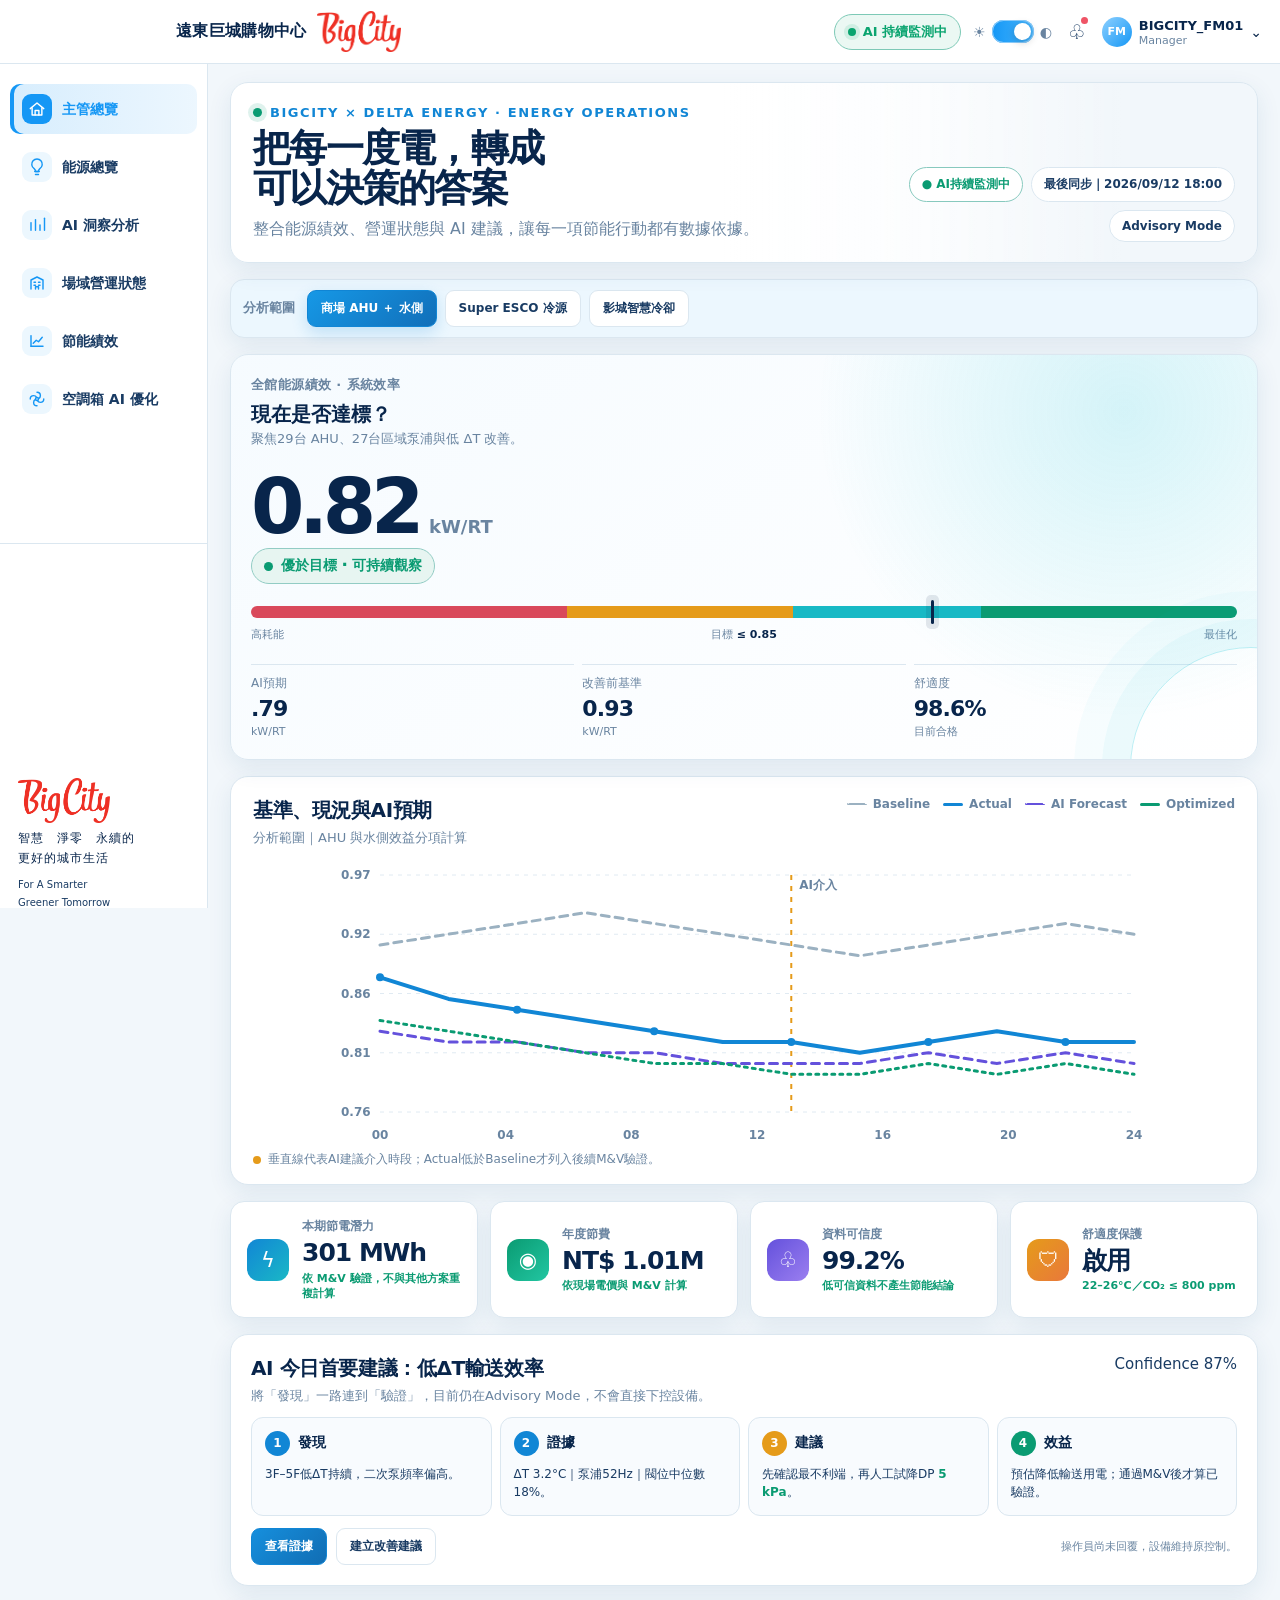
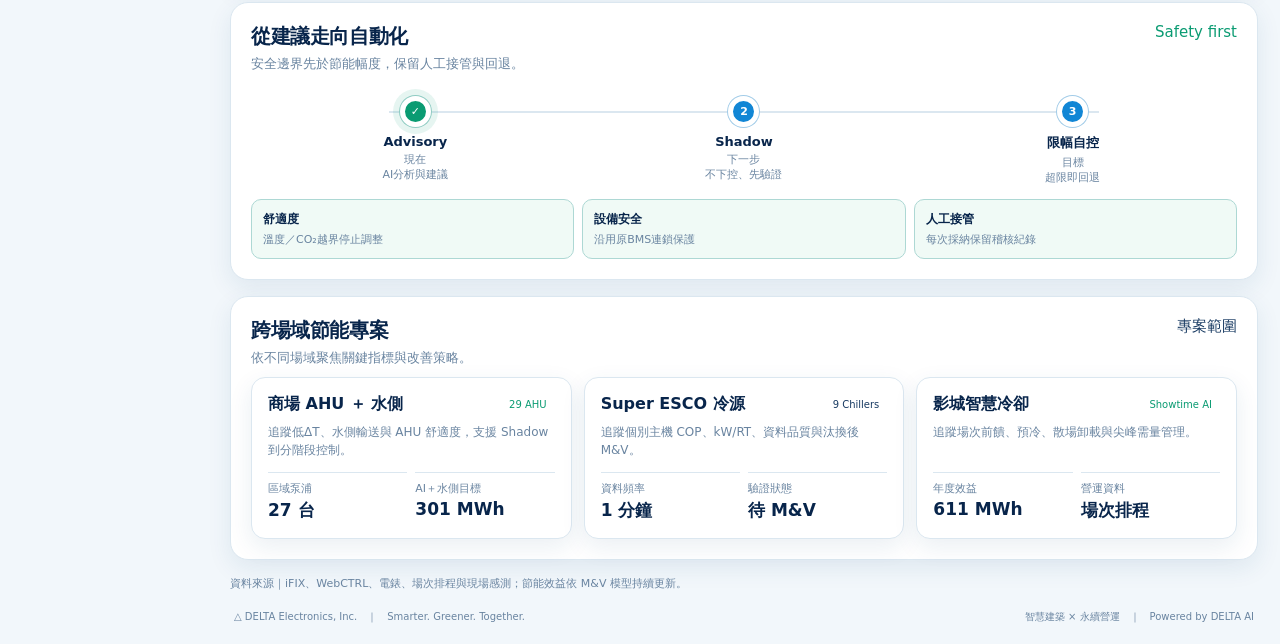
==== commit 885db68a: "Polish customer EMS AI demo experience" ====
--- a/executive.html
+++ b/executive.html
@@ -6,6 +6,7 @@
   <meta name="theme-color" content="#f4f9fd">
   <meta name="apple-mobile-web-app-capable" content="yes">
   <meta name="apple-mobile-web-app-status-bar-style" content="default">
+  <link rel="icon" href="assets/brand/bigcity-logo.png" type="image/png">
   <title>Executive Snapshot 2026｜遠東巨城 × 台達能源</title>
   <link rel="stylesheet" href="styles.css">
   <link rel="stylesheet" href="readability.css">
@@ -14,6 +15,7 @@
   <link rel="stylesheet" href="ui-fixes.css">
   <link rel="stylesheet" href="executive-snapshot.css">
   <link rel="stylesheet" href="formal-nav.css">
+  <link rel="stylesheet" href="demo-polish.css?v=2">
 </head>
 <body class="theme-light">
   <div class="shell">
@@ -47,5 +49,6 @@
   <script src="ahu.js"></script>
   <script src="chart-qa.js"></script>
   <script src="ui-fixes.js"></script>
+  <script src="demo-polish.js?v=2"></script>
 </body>
 </html>
--- a/ahu.css
+++ b/ahu.css
@@ -80,8 +80,9 @@
 .ahu-fleet-bar .good{width:83%;background:var(--green)} .ahu-fleet-bar .blue{width:10%;background:var(--blue)} .ahu-fleet-bar .warn{width:7%;background:var(--amber)}
 .ahu-donut{width:160px;height:160px;border-radius:50%;background:conic-gradient(var(--blue) 0 52%,var(--green) 52% 84%,var(--purple) 84% 95%,var(--amber) 95%);position:relative}
 .ahu-donut:after{content:"";position:absolute;inset:34px;border-radius:50%;background:var(--surface)}
-.ahu-donut-center{position:absolute;inset:0;z-index:2;display:grid;place-items:center;text-align:center;color:var(--ink);font-size:18px;font-weight:900;line-height:1.2}
-.ahu-donut-center small{font-size:10px;color:var(--muted);font-weight:700}
+.ahu-donut-center{position:absolute;inset:0;z-index:2;display:flex;flex-direction:column;align-items:center;justify-content:center;text-align:center;color:var(--ink);font-weight:900;line-height:1.15;pointer-events:none}
+.ahu-donut-center b{display:block;font-size:18px;letter-spacing:-.045em;white-space:nowrap}
+.ahu-donut-center small{display:block;margin-top:6px;font-size:10px;line-height:1.3;color:var(--muted);font-weight:700;white-space:nowrap}
 .ahu-donut-wrap{display:flex;gap:20px;align-items:center}
 .ahu-legend{display:grid;gap:8px;font-size:12px} .ahu-legend span{display:flex;align-items:center;gap:8px} .ahu-legend i{width:10px;height:10px;border-radius:50%;display:inline-block}
 
--- a/demo-polish.css
+++ b/demo-polish.css
@@ -0,0 +1,324 @@
+/* BigCity customer-demo polish
+ * Signature: the "energy proof line" — baseline, actual, and AI expected
+ * stay visible together so every visual claim has a readable reference.
+ */
+:root {
+  --bigcity-official-logo: url("assets/brand/bigcity-logo.png");
+  --demo-ink: #082d4f;
+  --demo-blue: #1186d5;
+  --demo-cyan: #18b9c5;
+  --demo-green: #0a9b72;
+  --demo-violet: #6451dc;
+  --demo-amber: #e59b1a;
+  --demo-red: #d9495b;
+}
+
+/* Official transparent PNG removes the generated WebP fringe in both themes. */
+.bigcity-mark,
+.exec-hero-logo,
+.page-hero:after,
+.side-copy .side-bigcity-logo {
+  background-image: var(--bigcity-official-logo) !important;
+  background-repeat: no-repeat !important;
+  background-position: center !important;
+  background-size: contain !important;
+  filter: none !important;
+  mix-blend-mode: normal;
+}
+
+.brand-snapshot-top .brand-mall { letter-spacing: .02em; }
+body.theme-dark .brand-snapshot-top .brand-mall { color: #f1f8ff; }
+
+/* Presentation mode is intentionally calmer than the operational pages. */
+body.exec-mode .workspace {
+  max-width: 1760px;
+  padding: 0 22px 18px;
+}
+body.exec-mode .global-header { height: 64px; }
+body.exec-mode .shell { grid-template-rows: 64px auto; }
+body.exec-mode .sidebar { padding-top: 6px; }
+body.exec-mode .nav-list { gap: 8px; padding: 14px 10px 10px; }
+body.exec-mode .nav-item { min-height: 49px; font-size: 14px; }
+
+.demo-executive {
+  display: grid;
+  gap: 16px;
+  padding: 18px 0 8px;
+}
+.demo-executive * { min-width: 0; }
+.demo-kicker {
+  display: inline-flex;
+  align-items: center;
+  gap: 8px;
+  color: var(--demo-blue);
+  font-size: 13px;
+  font-weight: 900;
+  letter-spacing: .12em;
+  text-transform: uppercase;
+}
+.demo-kicker i {
+  width: 9px;
+  height: 9px;
+  border-radius: 50%;
+  background: var(--demo-green);
+  box-shadow: 0 0 0 5px color-mix(in srgb, var(--demo-green) 13%, transparent);
+}
+.demo-title-row {
+  position: relative;
+  overflow: hidden;
+  display: flex;
+  align-items: end;
+  justify-content: space-between;
+  gap: 20px;
+  min-height: 148px;
+  padding: 20px 22px;
+  border: 1px solid var(--line);
+  border-radius: 18px;
+  background: linear-gradient(90deg, var(--surface) 0%, var(--surface) 48%, color-mix(in srgb, var(--surface) 76%, transparent) 67%, transparent 87%), var(--banner);
+  background-size: auto, 620px 148px;
+  background-position: left center, right center;
+  background-repeat: no-repeat;
+  box-shadow: var(--shadow);
+}
+.demo-title-row > * { position: relative; z-index: 1; }
+.demo-title-row h1 {
+  margin: 7px 0 0;
+  color: var(--ink);
+  font-size: clamp(30px, 3vw, 47px);
+  line-height: 1.03;
+  letter-spacing: -.045em;
+  text-wrap: balance;
+}
+.demo-title-row p {
+  margin: 10px 0 0;
+  color: var(--muted);
+  font-size: 16px;
+  line-height: 1.55;
+}
+.demo-context {
+  display: flex;
+  align-items: center;
+  gap: 8px;
+  flex-wrap: wrap;
+  justify-content: flex-end;
+}
+.demo-context .demo-chip,
+.demo-scope button {
+  border: 1px solid var(--line);
+  border-radius: 999px;
+  background: var(--surface);
+  color: var(--text);
+  padding: 8px 12px;
+  font-size: 12px;
+  font-weight: 800;
+}
+.demo-chip.live { color: var(--demo-green); border-color: color-mix(in srgb, var(--demo-green) 40%, var(--line)); }
+
+.demo-scope {
+  display: flex;
+  align-items: center;
+  gap: 8px;
+  flex-wrap: wrap;
+  padding: 10px;
+  border: 1px solid var(--line);
+  border-radius: 14px;
+  background: color-mix(in srgb, var(--surface) 92%, var(--blue) 8%);
+  box-shadow: var(--shadow);
+}
+.demo-scope-label { color: var(--muted); font-size: 13px; font-weight: 900; margin: 0 4px 0 2px; }
+.demo-scope button { cursor: pointer; border-radius: 9px; padding: 9px 13px; }
+.demo-scope button:hover { border-color: var(--blue); }
+.demo-scope button,
+.demo-action { touch-action: manipulation; }
+.demo-scope button:focus-visible,
+.demo-action:focus-visible {
+  outline: 3px solid color-mix(in srgb, var(--demo-cyan) 72%, white);
+  outline-offset: 2px;
+}
+.demo-scope button.active { color: #fff; border-color: var(--demo-blue); background: linear-gradient(135deg, #1698e6, #116fb9); box-shadow: 0 6px 16px rgba(17, 134, 213, .2); }
+
+.demo-hero-grid {
+  display: grid;
+  grid-template-columns: minmax(360px, .98fr) minmax(480px, 1.55fr);
+  gap: 16px;
+  align-items: stretch;
+}
+.demo-card {
+  border: 1px solid var(--line);
+  border-radius: 18px;
+  background: var(--surface);
+  box-shadow: var(--shadow);
+  padding: 20px;
+}
+.demo-primary {
+  position: relative;
+  overflow: hidden;
+  background:
+    radial-gradient(circle at 87% 14%, color-mix(in srgb, var(--cyan) 17%, transparent), transparent 32%),
+    linear-gradient(145deg, color-mix(in srgb, var(--surface) 96%, var(--blue)), var(--surface));
+}
+.demo-primary:after {
+  content: "";
+  position: absolute;
+  width: 240px;
+  height: 240px;
+  right: -115px;
+  bottom: -130px;
+  border-radius: 50%;
+  border: 1px solid color-mix(in srgb, var(--cyan) 28%, transparent);
+  box-shadow: 0 0 0 28px color-mix(in srgb, var(--cyan) 5%, transparent), 0 0 0 56px color-mix(in srgb, var(--cyan) 3%, transparent);
+}
+.demo-card-eyebrow { color: var(--muted); font-size: 13px; font-weight: 850; letter-spacing: .03em; }
+.demo-primary h2 { margin: 7px 0 2px; color: var(--ink); font-size: 20px; }
+.demo-primary-sub { color: var(--muted); font-size: 13px; line-height: 1.45; }
+.demo-main-metric { display: flex; align-items: baseline; gap: 10px; margin: 24px 0 8px; }
+.demo-main-metric strong { color: var(--ink); font-size: clamp(58px, 6vw, 88px); line-height: .88; letter-spacing: -.07em; }
+.demo-main-metric span { color: var(--muted); font-size: 18px; font-weight: 850; }
+.demo-status {
+  display: inline-flex;
+  align-items: center;
+  gap: 8px;
+  padding: 8px 12px;
+  border-radius: 999px;
+  color: var(--demo-green);
+  background: color-mix(in srgb, var(--demo-green) 10%, var(--surface));
+  border: 1px solid color-mix(in srgb, var(--demo-green) 35%, var(--line));
+  font-size: 14px;
+  font-weight: 950;
+}
+.demo-status i { width: 9px; height: 9px; border-radius: 50%; background: currentColor; }
+.demo-gauge { height: 12px; margin: 22px 0 9px; border-radius: 99px; background: linear-gradient(90deg, var(--demo-red) 0 32%, var(--demo-amber) 32% 55%, var(--demo-cyan) 55% 74%, var(--demo-green) 74%); position: relative; }
+.demo-gauge:before { content: ""; position: absolute; left: 69%; top: -6px; width: 3px; height: 24px; border-radius: 3px; background: var(--ink); box-shadow: 0 0 0 5px color-mix(in srgb, var(--ink) 10%, transparent); }
+.demo-gauge-labels { display: flex; justify-content: space-between; color: var(--muted); font-size: 11px; }
+.demo-gauge-labels b { color: var(--ink); }
+.demo-proof { display: grid; grid-template-columns: repeat(3, 1fr); gap: 8px; margin-top: 22px; }
+.demo-proof div { border-top: 1px solid var(--line); padding-top: 10px; }
+.demo-proof span { display: block; color: var(--muted); font-size: 12px; }
+.demo-proof b { display: block; margin-top: 4px; color: var(--ink); font-size: 22px; letter-spacing: -.04em; }
+.demo-proof small { color: var(--muted); font-size: 11px; }
+
+.demo-chart-card { padding: 20px 22px 16px; }
+.demo-card-head { display: flex; align-items: start; justify-content: space-between; gap: 14px; margin-bottom: 10px; }
+.demo-card-head h2 { margin: 0; color: var(--ink); font-size: 20px; letter-spacing: -.02em; }
+.demo-card-head p { margin: 5px 0 0; color: var(--muted); font-size: 13px; }
+.demo-legend { display: flex; gap: 13px; flex-wrap: wrap; justify-content: flex-end; color: var(--muted); font-size: 12px; font-weight: 800; }
+.demo-legend span { display: inline-flex; align-items: center; gap: 6px; white-space: nowrap; }
+.demo-legend i { width: 20px; height: 3px; border-radius: 2px; background: var(--demo-blue); }
+.demo-legend i.baseline { background: transparent; border-top: 2px dashed #9bb1c1; height: 0; }
+.demo-legend i.actual { background: var(--demo-blue); }
+.demo-legend i.forecast { background: transparent; border-top: 2px dashed var(--demo-violet); height: 0; }
+.demo-legend i.optimized { background: var(--demo-green); }
+.demo-proof-chart { width: 100%; height: 292px; display: block; margin-top: 4px; }
+.demo-proof-chart .grid { stroke: color-mix(in srgb, var(--line) 85%, transparent); stroke-width: 1; stroke-dasharray: 4 5; }
+.demo-proof-chart text { fill: var(--muted); font-size: 12px; font-weight: 750; }
+.demo-proof-chart .baseline { fill: none; stroke: #9bb1c1; stroke-width: 3; stroke-dasharray: 8 6; stroke-linecap: round; }
+.demo-proof-chart .actual { fill: none; stroke: var(--demo-blue); stroke-width: 4; stroke-linecap: round; stroke-linejoin: round; }
+.demo-proof-chart .forecast { fill: none; stroke: var(--demo-violet); stroke-width: 3; stroke-dasharray: 8 6; stroke-linecap: round; }
+.demo-proof-chart .optimized { fill: none; stroke: var(--demo-green); stroke-width: 3; stroke-dasharray: 3 5; stroke-linecap: round; }
+.demo-proof-chart .intervention { stroke: var(--demo-amber); stroke-width: 2; stroke-dasharray: 5 6; }
+.demo-chart-note { display: flex; align-items: center; gap: 7px; margin-top: 2px; color: var(--muted); font-size: 12px; }
+.demo-chart-note i { width: 8px; height: 8px; border-radius: 50%; background: var(--demo-amber); }
+
+/* Dense KPI cards must shrink their content before the number can escape the card. */
+.kpi-card { min-width: 0; grid-template-columns: minmax(0, 46px) minmax(0, 1fr); }
+.kpi-card > div:last-child { min-width: 0; width: 100%; overflow: hidden; }
+.kpi-value { display: block; min-width: 0; max-width: 100%; white-space: nowrap; overflow: hidden; text-overflow: clip; letter-spacing: -.045em; }
+@media (min-width: 1281px) {
+  .kpi-value { font-size: clamp(22px, 1.45vw, 30px) !important; }
+  .kpi-value small { font-size: clamp(9px, .58vw, 12px) !important; letter-spacing: -.02em; }
+}
+
+.demo-kpi-grid { display: grid; grid-template-columns: repeat(4, 1fr); gap: 12px; }
+.demo-kpi { display: flex; align-items: center; gap: 13px; padding: 16px; border: 1px solid var(--line); border-radius: 14px; background: var(--surface); box-shadow: var(--shadow); }
+.demo-kpi-icon { width: 42px; height: 42px; display: grid; place-items: center; flex: 0 0 auto; border-radius: 12px; color: #fff; font-size: 21px; background: linear-gradient(135deg, var(--demo-blue), #1ab8c6); }
+.demo-kpi:nth-child(2) .demo-kpi-icon { background: linear-gradient(135deg, var(--demo-green), #22c6a2); }
+.demo-kpi:nth-child(3) .demo-kpi-icon { background: linear-gradient(135deg, var(--demo-violet), #9b7ff0); }
+.demo-kpi:nth-child(4) .demo-kpi-icon { background: linear-gradient(135deg, var(--demo-amber), #e9783b); }
+.demo-kpi span { display: block; color: var(--muted); font-size: 12px; font-weight: 800; }
+.demo-kpi b { display: block; color: var(--ink); font-size: 25px; line-height: 1.1; margin-top: 4px; letter-spacing: -.04em; }
+.demo-kpi small { display: block; color: var(--demo-green); font-size: 11px; margin-top: 4px; font-weight: 850; }
+
+.demo-lower-grid { display: grid; grid-template-columns: 1.1fr .9fr; gap: 16px; }
+.demo-ai-card { display: grid; gap: 12px; }
+.demo-ai-card .demo-card-head { margin-bottom: 0; }
+.demo-ai-chain { display: grid; grid-template-columns: repeat(4, 1fr); gap: 8px; }
+.demo-ai-step { padding: 13px; border: 1px solid var(--line); border-radius: 12px; background: var(--surface2); }
+.demo-ai-step b { display: flex; align-items: center; gap: 8px; color: var(--ink); font-size: 14px; }
+.demo-ai-step b i { display: grid; place-items: center; width: 25px; height: 25px; border-radius: 50%; color: #fff; background: var(--demo-blue); font-size: 12px; font-style: normal; }
+.demo-ai-step:nth-child(3) b i { background: var(--demo-amber); }
+.demo-ai-step:nth-child(4) b i { background: var(--demo-green); }
+.demo-ai-step p { margin: 9px 0 0; color: var(--text); font-size: 12px; line-height: 1.55; }
+.demo-ai-step strong { color: var(--demo-green); }
+.demo-action-row { display: flex; align-items: center; gap: 9px; flex-wrap: wrap; }
+.demo-action { border: 1px solid var(--line); border-radius: 9px; padding: 9px 13px; color: var(--text); background: var(--surface); font-size: 12px; font-weight: 850; cursor: pointer; }
+.demo-action.primary { color: #fff; border-color: var(--demo-blue); background: linear-gradient(135deg, #168fdd, #116db3); }
+.demo-action:hover { transform: translateY(-1px); }
+.demo-action-note { color: var(--muted); font-size: 11px; margin-left: auto; }
+.demo-evidence-panel { display: grid; grid-template-columns: auto 1fr 1fr; gap: 10px; align-items: center; padding: 11px 12px; border: 1px solid color-mix(in srgb, var(--demo-blue) 32%, var(--line)); border-radius: 10px; background: color-mix(in srgb, var(--demo-blue) 6%, var(--surface)); color: var(--text); font-size: 12px; line-height: 1.45; }
+.demo-evidence-panel[hidden] { display: none; }
+.demo-evidence-panel strong { color: var(--demo-blue); font-size: 11px; letter-spacing: .04em; }
+.demo-evidence-panel span { padding-left: 10px; border-left: 1px solid var(--line); }
+.demo-rollout { display: grid; gap: 13px; }
+.demo-rollout-track { display: grid; grid-template-columns: repeat(3, 1fr); gap: 0; position: relative; }
+.demo-rollout-track:before { content: ""; position: absolute; top: 15px; left: 14%; right: 14%; height: 2px; background: var(--line); }
+.demo-rollout-item { position: relative; z-index: 1; text-align: center; }
+.demo-rollout-item i { display: grid; place-items: center; width: 31px; height: 31px; margin: 0 auto 7px; border-radius: 50%; color: #fff; background: var(--demo-blue); border: 5px solid var(--surface); box-shadow: 0 0 0 1px color-mix(in srgb, var(--demo-blue) 28%, var(--line)); font-style: normal; font-size: 11px; font-weight: 900; }
+.demo-rollout-item.active i { background: var(--demo-green); box-shadow: 0 0 0 1px color-mix(in srgb, var(--demo-green) 36%, var(--line)), 0 0 0 7px color-mix(in srgb, var(--demo-green) 10%, transparent); }
+.demo-rollout-item b { display: block; color: var(--ink); font-size: 13px; }
+.demo-rollout-item span { display: block; color: var(--muted); font-size: 11px; margin-top: 4px; line-height: 1.35; }
+.demo-safety { display: grid; grid-template-columns: repeat(3, 1fr); gap: 8px; }
+.demo-safety div { padding: 11px; border-radius: 10px; background: color-mix(in srgb, var(--green) 6%, var(--surface)); border: 1px solid color-mix(in srgb, var(--green) 22%, var(--line)); }
+.demo-safety b { display: block; color: var(--ink); font-size: 12px; }
+.demo-safety span { display: block; color: var(--muted); font-size: 11px; line-height: 1.4; margin-top: 4px; }
+
+.demo-projects { display: grid; grid-template-columns: repeat(3, 1fr); gap: 12px; }
+.demo-project { padding: 16px; border: 1px solid var(--line); border-radius: 14px; background: var(--surface); box-shadow: var(--shadow); }
+.demo-project-head { display: flex; justify-content: space-between; gap: 10px; align-items: start; }
+.demo-project h3 { margin: 0; color: var(--ink); font-size: 16px; }
+.demo-project p { margin: 8px 0 12px; color: var(--muted); font-size: 12px; line-height: 1.5; min-height: 37px; }
+.demo-project-metrics { display: grid; grid-template-columns: repeat(2, 1fr); gap: 8px; }
+.demo-project-metrics div { padding-top: 8px; border-top: 1px solid var(--line); }
+.demo-project-metrics span { display: block; color: var(--muted); font-size: 11px; }
+.demo-project-metrics b { display: block; margin-top: 3px; color: var(--ink); font-size: 17px; }
+.demo-project .demo-chip { padding: 5px 8px; font-size: 10px; }
+.demo-footnote { color: var(--muted); font-size: 11px; line-height: 1.5; }
+
+body.theme-dark .demo-primary { background: radial-gradient(circle at 87% 14%, rgba(34, 206, 218, .14), transparent 32%), linear-gradient(145deg, #0c2942, #0a1e31); }
+body.theme-dark .demo-scope { background: color-mix(in srgb, var(--surface) 90%, var(--blue) 10%); }
+body.theme-dark .demo-proof-chart .grid { stroke: #24445c; }
+body.theme-dark .demo-safety div { background: rgba(37, 197, 151, .08); }
+
+@media(max-width:1280px) {
+  .demo-hero-grid { grid-template-columns: 1fr; }
+  .demo-primary { min-height: 390px; }
+  .demo-lower-grid { grid-template-columns: 1fr; }
+}
+@media(max-width:980px) {
+  body.exec-mode .workspace { padding: 0 14px 16px; }
+  .demo-title-row { align-items: start; flex-direction: column; }
+  .demo-context { justify-content: flex-start; }
+  .demo-kpi-grid { grid-template-columns: repeat(2, 1fr); }
+  .demo-projects { grid-template-columns: 1fr; }
+}
+@media(max-width:680px) {
+  .demo-executive { gap: 11px; padding-top: 11px; }
+  .demo-title-row { min-height: 168px; padding: 17px 15px; background-size: auto, 350px 168px; background-position: left center, right center; }
+  .demo-title-row h1 { font-size: 31px; }
+  .demo-title-row p { font-size: 14px; }
+  .demo-card { padding: 15px; border-radius: 14px; }
+  .demo-kpi-grid { grid-template-columns: 1fr 1fr; gap: 8px; }
+  .demo-kpi { display: block; padding: 12px; }
+  .demo-kpi-icon { width: 34px; height: 34px; font-size: 17px; }
+  .demo-kpi b { font-size: 21px; }
+  .demo-ai-chain { grid-template-columns: 1fr 1fr; }
+  .demo-safety { grid-template-columns: 1fr; }
+  .demo-card-head { display: block; }
+  .demo-legend { justify-content: flex-start; margin-top: 10px; }
+  .demo-proof-chart { height: 230px; }
+  .demo-action-note { margin-left: 0; width: 100%; }
+  .demo-evidence-panel { grid-template-columns: 1fr; gap: 5px; }
+  .demo-evidence-panel span { padding-left: 0; border-left: 0; }
+}
+@media(prefers-reduced-motion:reduce) {
+  .demo-action { transition: none; }
+}
